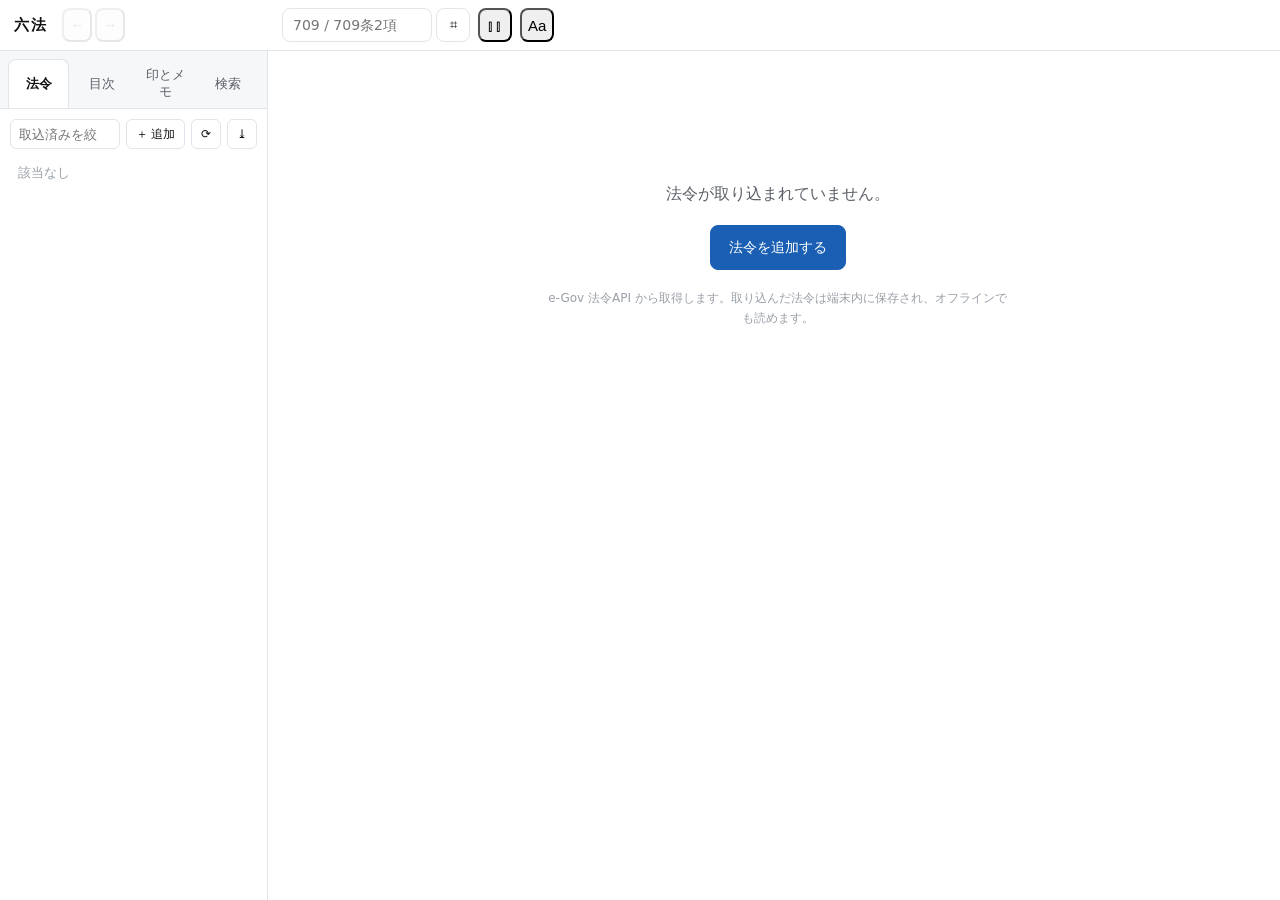
==== index.html @ 6d5cb29f "v101: アプリ本体を9本に分け、改正後の版へ注釈を写せるようにする 1本で8,000行を超えていた app.js を、役割ごとに9本へ分けた（core / render / annot / fin" ====
<!DOCTYPE html>
<html lang="ja">
<head>
<meta charset="UTF-8">
<meta name="viewport" content="width=device-width, initial-scale=1, viewport-fit=cover">
<meta name="theme-color" content="#ffffff">
<title>六法</title>
<link rel="stylesheet" href="style.css">
<link rel="manifest" href="manifest.webmanifest">
<link rel="icon" href="icons/favicon-32.png" sizes="32x32">
<link rel="apple-touch-icon" href="icons/icon-180.png">
<meta name="apple-mobile-web-app-capable" content="yes">
<meta name="apple-mobile-web-app-status-bar-style" content="default">
<meta name="apple-mobile-web-app-title" content="六法">
</head>
<body>

<header class="topbar">
  <!-- 左ゾーン。広い画面では左ペインと同じ幅にして、この右端に
       本文の始まり（法令名）が来るようにする。 -->
  <div class="topbar-head">
    <button id="btn-menu" class="icon-btn" aria-label="法令と目次">☰</button>
    <h1 class="brand">六法</h1>
    <div class="nav">
      <button id="btn-back" class="icon-btn" aria-label="戻る" title="戻る (Alt+←)" disabled>←</button>
      <button id="btn-fwd" class="icon-btn" aria-label="進む" title="進む (Alt+→)" disabled>→</button>
    </div>
  </div>

  <!-- 狭い画面では、上段は ☰ と法令名だけにする -->
  <span id="topbar-law" class="topbar-law">
    <span class="tl-name"></span>
    <span class="tl-dot" hidden></span>
    <span class="tl-date"></span>
  </span>

  <div class="jump">
    <input id="jump-input" type="text" inputmode="numeric" autocomplete="off"
           placeholder="709 / 709条2項" title="Enter で引く" aria-label="条文番号でジャンプ">
    <button id="btn-pad" class="icon-btn" aria-label="テンキー" title="テンキー">⌗</button>

    <!-- 条文番号を打つための盤。数字と「の」だけ。
         「110の2」と打てれば足りるので「条」も要らない。項・号も打てない。
         キーを増やすほど一つ一つが小さくなり、押し間違いが増える。 -->
    <div id="keypad" class="keypad" hidden>
      <button data-k="1">1</button><button data-k="2">2</button><button data-k="3">3</button>
      <button data-k="4">4</button><button data-k="5">5</button><button data-k="6">6</button>
      <button data-k="7">7</button><button data-k="8">8</button><button data-k="9">9</button>
      <button data-k="の" class="unit">の</button>
      <button data-k="0" class="zero">0</button>
      <button data-k="⌫" class="del">⌫</button>
      <button data-k="✓" class="go">引く</button>
    </div>
  </div>

  <button id="btn-split" class="icon-btn" aria-label="2面に分ける" title="2面に分ける">⫿⫿</button>

  <div class="view">
    <button id="btn-view" class="icon-btn" aria-label="表示設定" title="表示設定">Aa</button>

    <div id="viewpad" class="viewpad" hidden>
      <p class="note-label">書体</p>
      <div class="font-picker" id="font-picker">
        <button type="button" data-font="mincho">明朝</button>
        <button type="button" data-font="gothic">ゴシック</button>
        <button type="button" data-font="meiryo">メイリオ</button>
        <button type="button" data-font="ud">UDゴシック</button>
      </div>

      <p class="note-label">文字の大きさ　<span id="size-val" class="val"></span></p>
      <input id="size-range" type="range" min="13" max="24" step="1">

      <p class="note-label">行間　<span id="leading-val" class="val"></span></p>
      <input id="leading-range" type="range" min="14" max="26" step="1">

      <p class="note-label">書き込みの色</p>
      <div class="font-picker" id="ink-picker">
        <button type="button" data-ink="#1558b8">青</button>
        <button type="button" data-ink="#1e7a46">緑</button>
        <button type="button" data-ink="#b3261e">赤</button>
        <button type="button" data-ink="#5c6068">灰</button>
      </div>

      <p class="note-label">括弧書き</p>
      <div class="font-picker" id="paren-picker" style="grid-template-columns:1fr 1fr">
        <button type="button" data-paren="plain">そのまま</button>
        <button type="button" data-paren="dim">薄く</button>
      </div>

      <p class="note-label">タグで絞る</p>
      <div class="font-picker" id="filter-picker" style="grid-template-columns:1fr 1fr"></div>

      <p class="note-label">選んだ条文の枠</p>
      <div class="font-picker" id="selbox-picker" style="grid-template-columns:1fr 1fr">
        <button type="button" data-selbox="on">出す</button>
        <button type="button" data-selbox="off">出さない</button>
      </div>
      <p class="hint" style="margin:6px 0 0;line-height:1.6">
        端末によっては、この枠の付け外しが重さの原因になります。
        条文の多い法令で注釈欄が出るまで待たされるなら、切ってみてください。
        選んでいる条文は注釈欄の見出しにも出ます。
      </p>

      <p class="note-label">注釈の表示</p>
      <div class="font-picker" id="annot-picker" style="grid-template-columns:1fr 1fr 1fr">
        <button type="button" data-annot="all">すべて</button>
        <button type="button" data-annot="marks">印だけ</button>
        <button type="button" data-annot="none">隠す</button>
      </div>

      <p class="note-label">本文の幅</p>
      <div class="font-picker" id="measure-picker">
        <button type="button" data-measure="36">狭い</button>
        <button type="button" data-measure="46">標準</button>
        <button type="button" data-measure="60">広い</button>
        <button type="button" data-measure="0">全幅</button>
      </div>

      <button type="button" id="view-reset" class="mini">既定に戻す</button>
    </div>
  </div>

</header>

<div class="layout">

  <!-- 左: 法令 / 目次 / マーク -->
  <aside id="pane-laws" class="pane pane-left">
    <div class="tabs" role="tablist">
      <button class="on" data-tab="laws">法令</button>
      <button data-tab="toc">目次</button>
      <button data-tab="marks">印とメモ</button>
      <button id="tab-find" data-tab="find">検索</button>
      <button id="btn-drawer-close" class="tab-close" aria-label="閉じる">×</button>
    </div>

    <div class="tab-body" id="panel-laws">
      <div style="display:flex;gap:6px;margin-bottom:8px">
        <input id="law-filter" type="search" class="filter" style="margin:0" placeholder="取込済みを絞り込む">
        <button id="btn-add-law" class="mini" style="white-space:nowrap">＋ 追加</button>
        <button id="btn-check" class="mini" title="改正が出ていないか e-Gov に問い合わせる">⟳</button>
        <button id="btn-export" class="mini" title="書き出しと復元">⤓</button>
      </div>
      <ul id="law-list" class="law-list"></ul>
    </div>

    <div class="tab-body" id="panel-toc" hidden>
      <ul id="toc-list" class="toc-list"></ul>
    </div>

    <div class="tab-body" id="panel-find" hidden>
      <div class="find">
        <input id="find-input" type="search" autocomplete="off"
               placeholder="本文・メモを検索" aria-label="全文検索">
      </div>
      <div class="find-scope">
        <div class="seg" id="find-where">
          <button type="button" data-where="law" class="on">この法令</button>
          <button type="button" data-where="all">全法令</button>
        </div>
        <div class="find-target">
          <label><input type="checkbox" id="find-in-text" checked> 本文</label>
          <label><input type="checkbox" id="find-in-notes" checked> メモ・タグ</label>
        </div>
        <div class="find-status" id="find-status"></div>
      </div>
      <ul id="find-list" class="find-list"></ul>
    </div>

    <div class="tab-body" id="panel-marks" hidden>
      <div id="orphan-box" hidden>
        <div class="sub-head orphan-head">要確認　<span id="orphan-count"></span><span class="sub-scope">開いている法令のみ</span></div>
        <ul id="orphan-list" class="mark-list"></ul>
      </div>
      <div id="rev-move-box" class="note-dup" hidden style="margin:0 0 10px">
        <div id="rev-move-body"></div>
        <button type="button" id="btn-rev-move" class="mini"
                style="margin-top:6px" hidden>元の法令へ移す</button>
      </div>
      <ul id="mark-list" class="mark-list"></ul>
      <div class="sub-head">文字タグ</div>
      <ul id="tag-list" class="mark-list"></ul>
    </div>
  </aside>

  <div id="scrim" class="scrim" hidden></div>

  <div id="split-side" class="splitter" role="separator" aria-label="左ペインの幅"></div>

  <!-- 中央: 条文。並べて見比べられるよう2面ある。 -->
  <main id="panes" class="pane pane-main">
    <section class="lawpane active" data-pane="0">
      <div class="law-header" hidden>
        <div class="law-warn" hidden></div>
        <div class="law-note" hidden></div>
        <div class="law-filter" hidden></div>
        <div class="law-title"></div>
        <div class="law-meta"></div>
        <div class="crumb" hidden></div>
      </div>
      <div class="content">
        <div class="empty">
          <p>法令が取り込まれていません。</p>
          <p><button id="btn-add-law-2" class="primary">法令を追加する</button></p>
          <p class="hint">e-Gov 法令API から取得します。取り込んだ法令は端末内に保存され、オフラインでも読めます。</p>
        </div>
      </div>
    </section>

    <div id="split-panes" class="splitter" role="separator" aria-label="2面の幅" hidden></div>

    <section class="lawpane" data-pane="1" hidden>
      <div class="law-header" hidden>
        <div class="law-warn" hidden></div>
        <div class="law-note" hidden></div>
        <div class="law-filter" hidden></div>
        <div class="law-title"></div>
        <div class="law-meta"></div>
        <div class="crumb" hidden></div>
      </div>
      <div class="content">
        <div class="empty"><p class="hint">左の一覧から法令を選ぶと、ここに並べて表示します。</p></div>
      </div>
    </section>
  </main>

</div>

<!-- 狭い画面の下段。手の届くところに、よく使うものだけを置く。
     .nav（戻る・進む）と .view（表示設定）は placeControls がここへ移してくる。 -->
<div id="bottombar" class="bottombar" hidden>
  <span class="bb-gap"></span>
  <button id="btn-lookup-fab" class="lookup" aria-label="引く" title="引く">引く</button>
</div>

<div id="lookup-sheet" class="sheet" hidden role="dialog" aria-label="引く">
  <div class="sheet-head">
    <div class="sheet-tabs" id="sheet-tabs">
      <button type="button" data-sheet="jump" class="on">番号で引く</button>
      <button type="button" data-sheet="find">ことばで探す</button>
    </div>
    <button id="lookup-sheet-close" class="pop-close" aria-label="閉じる">×</button>
  </div>
  <div class="sheet-body">
    <div class="sheet-pane" id="sheet-jump">
      <!-- 打ちながら、その条文の頭が見える。引く前に当たりかどうか分かる。 -->
      <div id="jump-preview" class="jump-preview" hidden></div>
    </div>
    <div class="sheet-pane" id="sheet-find" hidden></div>
  </div>
</div>

<!-- 「。」の近くを押したときに出る、区切りの印のバー -->
<div id="slashbar" class="selbar" hidden>
  <button type="button" data-slash="slash" class="sl">/</button>
  <button type="button" data-slash="dslash" class="sl">//</button>
  <button type="button" data-slash="none" class="sl none">なし</button>
</div>

<!-- 印を付けた参照リンクを押したときに出る、行き先を選ぶバー -->
<div id="refbar" class="selbar" hidden>
  <button type="button" data-ref="go" class="sl">引く</button>
  <button type="button" data-ref="note" class="sl">注釈</button>
</div>

<!-- 本文を選択したときに出る色バー -->
<div id="selbar" class="selbar" hidden>
  <button type="button" data-color="yellow" style="background:var(--mk-yellow)" title="黄"></button>
  <button type="button" data-color="green"  style="background:var(--mk-green)"  title="緑"></button>
  <button type="button" data-color="blue"   style="background:var(--mk-blue)"   title="青"></button>
  <button type="button" data-color="red"    style="background:var(--mk-red)"    title="赤"></button>
  <button type="button" data-color="orange" style="background:var(--mk-orange)" title="橙"></button>
  <button type="button" data-color="purple" style="background:var(--mk-purple)" title="紫"></button>
  <button type="button" data-color="ul" class="ul" title="下線"></button>
  <button type="button" id="selbar-memo" class="memo">メモ</button>
</div>

<!-- 選択した条文の近くに出る注釈パネル -->
<div id="popover" class="popover" hidden role="dialog" aria-label="注釈">
  <div class="popover-head">
    <span id="pop-anchor" class="pop-anchor"></span>
    <button id="pop-close" class="pop-close" aria-label="閉じる">×</button>
  </div>
  <div class="popover-body" id="notes-body"></div>
</div>

<dialog id="dlg-add">
  <form method="dialog" class="dlg-form">
    <h2>法令を追加</h2>
    <div class="row">
      <input id="add-query" type="search" placeholder="法令名（例: 民法、行政手続）" autocomplete="off">
      <button id="add-search" value="search" class="primary">検索</button>
    </div>
    <div id="add-results" class="add-results"></div>

    <div id="missing-box" hidden>
      <p class="note-label" style="margin-top:16px">
        ほかの端末にあって、この端末に無い法令　<span id="missing-count" class="count"></span>
      </p>
      <p class="hint" style="margin:0 0 8px">
        同期したときに分かった目録です。法令そのものは同期しないので、
        ここから取り込みます。
      </p>
      <div class="row">
        <button type="button" id="missing-all" class="mini">e-Gov のものをまとめて取り込む</button>
      </div>
      <div id="missing-list" class="add-results"></div>
    </div>

    <p class="note-label" style="margin-top:16px">ファイルから取り込む</p>
    <p class="hint" style="margin:0 0 8px">
      e-Gov に無い法令（最高裁判所規則など）を、法令標準XMLのファイルから取り込みます。
      まとめて選べます。取り込んだものは e-Gov から取ったものと区別して印を付け、
      ファイルに来歴が書かれていればその版を出します。
    </p>
    <div class="row">
      <button type="button" id="btn-import-law" class="mini">ファイルを選ぶ…</button>
      <input id="import-file" type="file" multiple
             accept=".xml,.txt,application/xml,text/xml,text/plain" hidden>
    </div>

    <menu class="dlg-actions"><button value="close">閉じる</button></menu>
  </form>
</dialog>

<dialog id="dlg-export">
  <form method="dialog" class="dlg-form">
    <h2>書き出しと復元</h2>

    <p class="note-label">端末どうしで同期</p>
    <p class="hint" style="margin:0 0 8px">
      タグ・メモ・マーク・並び順を、Google ドライブ経由でほかの端末と揃えます。
      法令の本文は送りません（e-Gov から取り直せるため）。
      置き場所はこのアプリ専用の隠し場所で、ドライブの画面には出ません。
    </p>
    <div class="row">
      <button type="button" id="btn-sync" class="primary">同期する</button>
      <button type="button" id="btn-peek" class="mini">置いてあるものを見る</button>
      <button type="button" id="btn-pick" class="mini">アカウントを選び直す</button>
      <button type="button" id="btn-join" class="mini" hidden>相手のかたまりに合流する</button>
      <span id="sync-state" class="saved-at"></span>
    </div>
    <pre id="sync-peek" class="hint" hidden
         style="white-space:pre-wrap;word-break:break-all;margin:8px 0 0;
                background:rgba(0,0,0,.05);padding:8px;border-radius:6px"></pre>
    <p class="hint" style="margin:8px 0 0">
      Google のアカウント（複数ログインしているとき）<br>
      <input id="sync-account" type="text" placeholder="どのアカウントで接続するか"
             autocomplete="off" style="width:min(100%,300px)">
      <button type="button" id="sync-account-save" class="mini">覚える</button>
    </p>

    <p class="note-label" style="margin-top:16px">バックアップ</p>
    <p class="hint" style="margin:0 0 8px">
      取り込んだ全法令（無加工のXML）と、すべてのタグ・メモ・マークを1ファイルにまとめます。
      条文は e-Gov から取り直せますが、注釈は取り返せません。
    </p>
    <div class="row">
      <button type="button" id="exp-backup" class="primary">バックアップを書き出す</button>
      <button type="button" id="exp-restore" class="mini">復元する…</button>
      <input id="restore-file" type="file" accept="application/json,.json" hidden>
    </div>

    <menu class="dlg-actions"><button value="close">閉じる</button></menu>
  </form>
</dialog>

<dialog id="dlg-revisions">
  <form method="dialog" class="dlg-form">
    <h2>版を選ぶ　<span id="rev-law" class="count"></span></h2>
    <p class="hint" style="margin:0 0 10px">
      e-Gov が持っている版の一覧です。まだ施行されていない改正も含みます。
      選ぶと別の法令として取り込むので、いま読んでいる版はそのまま残ります。
      下段の「改正法」は<strong>この法令を改正した法律</strong>の名前なので、
      ほかの法律の名前が出ることがあります。
    </p>
    <!--
      行の主役はこの法令の版（法令名）で、その下に「改正した法律」を薄く添える。
      改正法の名前を主役にしていたときは、刑法の版に「日本国の自衛隊と…協定の
      実施に関する法律」が並ぶので、別の法令が混ざっているようにしか見えなかった。
    -->
    <div class="rev-head">
      <span class="rv-date">施行日</span>
      <span class="rv-title">版（下段は改正した法律）</span>
      <span class="rv-state">状態</span>
    </div>
    <div id="rev-list" class="rev-list"></div>
    <menu class="dlg-actions"><button value="close">閉じる</button></menu>
  </form>
</dialog>

<!--
  改正後の版へ注釈を写す。3段を1つのダイアログで切り替える
  （写し先を選ぶ → 計画を見て選ぶ → 結果）。中身は
  version-migration-view.js が入れる。
-->
<dialog id="dlg-vmig">
  <form method="dialog" class="dlg-form">
    <h2>注釈を写す　<span id="vmig-law" class="count"></span></h2>

    <div id="vmig-step1">
      <p class="hint" style="margin:0 0 10px">
        この版に付けた注釈を、別の版の<strong>正しい位置</strong>へ写します。
        番号ではなく本文で突き合わせるので、改正で条が増減していても追えます。
        写すだけなので、この版の注釈はそのまま残ります。
      </p>
      <div class="sub-head">写し先を選ぶ</div>
      <div id="vmig-peers" class="vmig-peers"></div>
      <div id="vmig-undo-box" class="note-dup" hidden style="margin:12px 0 0"></div>
    </div>

    <div id="vmig-step2" hidden>
      <div id="vmig-sum" class="vmig-sum"></div>
      <div id="vmig-list" class="vmig-list"></div>
    </div>

    <div id="vmig-step3" hidden>
      <div id="vmig-result"></div>
      <button type="button" id="vmig-result-undo" class="mini" hidden
              style="margin-top:10px">この写しを取り消す</button>
    </div>

    <menu class="dlg-actions">
      <button type="button" id="vmig-back" class="mini" hidden>写し先を選び直す</button>
      <button type="button" id="vmig-go" class="primary" hidden>写す</button>
      <button value="close">閉じる</button>
    </menu>
  </form>
</dialog>

<dialog id="dlg-find">
  <form method="dialog" class="dlg-form">
    <h2>検索結果 <span id="find-count" class="count"></span></h2>
    <div class="seg" id="mark-sort" hidden>
      <button type="button" data-sort="doc" class="on">条文順</button>
      <button type="button" data-sort="time">新しい順</button>
    </div>
    <div id="find-results" class="find-results"></div>
    <menu class="dlg-actions"><button value="close">閉じる</button></menu>
  </form>
</dialog>

<div id="tip" class="tip" hidden></div>
<div id="toast" class="toast" hidden></div>

<script src="core.js"></script>
<script src="render.js"></script>
<script src="annot.js"></script>
<script src="find.js"></script>
<script src="sync.js"></script>
<script src="view.js"></script>
<script src="version-migration.js"></script>
<script src="version-migration-view.js"></script>
<script src="boot.js"></script>
</body>
</html>
---- style.css ----
:root {
  --bg: #ffffff;
  --bg-panel: #f6f7f9;
  --bg-elev: #ffffff;
  --bg-hover: #eef1f5;
  --fg: #111114;
  --fg-dim: #5c6068;
  --fg-faint: #9aa0a8;
  --line: #e1e4e9;
  --line-soft: #eef0f3;
  --accent: #1a5fb4;
  --accent-bg: #e8f0fb;
  --shadow: 0 1px 2px rgba(16,24,40,.06), 0 8px 24px rgba(16,24,40,.08);

  --mk-yellow: #fff3a8;  --mk-yellow-b: #e0b400;
  --mk-green:  #c9eecb;  --mk-green-b:  #34a03c;
  --mk-blue:   #cfe3ff;  --mk-blue-b:   #2f6fd0;
  --mk-red:    #ffd3d3;  --mk-red-b:    #d34848;
  --mk-orange: #ffdfbb;  --mk-orange-b: #e08a20;
  --mk-purple: #e8d9fb;  --mk-purple-b: #8a4fd0;

  --font-body: "Hiragino Mincho ProN", "Yu Mincho", "YuMincho", "Noto Serif JP", serif;
  --font-ui: "Hiragino Sans", "Yu Gothic UI", "Meiryo", system-ui, sans-serif;

  --text-size: 16px;
  --text-leading: 1.95;
  --measure: 46em;          /* 本文の最大行幅 */
  --ink: #1558b8;           /* 自分で書いた文字の色（条文本文の黒と区別する） */

  /*
   * 狭い画面の下段のバーの高さ。
   *
   * 7px + ボタン38px + 7px + セーフエリア。.bottombar の padding と
   * .bottombar .lookup の height を変えたら、ここも合わせること。
   *
   * バーは画面の全幅を覆い、左ペインのドロワー（z-index 30）より上
   * （z-index 33）にある。ドロワーが画面の下端まで伸びていると、
   * 一覧の最後の数行がバーの下敷きになって見えない。しかも溢れる量が
   * その分しかないので、指で動かしてもほとんど動かず、固まって見える。
   */
  --bottombar-h: calc(52px + env(safe-area-inset-bottom));
}

* { box-sizing: border-box; }

html, body {
  margin: 0;
  height: 100%;
  background: var(--bg);
  color: var(--fg);
  font-family: var(--font-ui);
  -webkit-text-size-adjust: 100%;
}

body { display: flex; flex-direction: column; overflow: hidden; }

/* ---------------------------------------------------------------- top bar */

.topbar {
  display: flex;
  align-items: center;
  gap: 8px;
  padding: 8px 12px;
  padding-top: max(8px, env(safe-area-inset-top));
  background: var(--bg);
  border-bottom: 1px solid var(--line);
  flex: none;
}

/*
 * 上段の左ゾーン。広い画面では左ペインと同じ幅にする。
 * こうすると、この右隣に置いた条文番号の欄が、本文の始まり（法令名）の
 * 真上にそろう。仕切りをドラッグして左ペインの幅を変えても付いてくる。
 * 6px は仕切りの幅。
 */
.topbar-head {
  flex: none; display: flex; align-items: center; gap: 8px;
  width: calc(var(--side-width, 268px) - 6px);
}

.brand {
  font-size: 15px; font-weight: 700; letter-spacing: .14em;
  margin: 0 6px 0 2px; font-family: var(--font-body); white-space: nowrap;
}

/* 狭い画面では、上段に ☰ と並べて法令名を出す。
   条文の上に見出しの塊を置くより、ここに一行あるほうが本文が広く取れる。 */
.topbar-law {
  display: none; flex: 1; min-width: 0;
  align-items: baseline; gap: 6px;
  font-family: var(--font-body); white-space: nowrap;
}
.topbar-law .tl-name {
  font-size: 16px; font-weight: 700;
  overflow: hidden; text-overflow: ellipsis; min-width: 0;
}
/* 施行日は落とさない。いつの版を読んでいるかは、読み違いに直結する。 */
.topbar-law .tl-date { flex: none; font-size: 13px; color: var(--fg-dim); }

/*
 * 改正の印。
 *   塗りつぶし  手元より新しい版がすでに施行されている（取り込み直す）
 *   輪郭だけ    改正は公布されたが、まだ施行されていない
 * 色を分けず形で分けるのは、塗りつぶしの方が「いま効いている」ことを
 * 一目で表すためである。
 */
.amend-dot {
  display: inline-block; flex: none;
  width: 8px; height: 8px; border-radius: 4px;
  border: 1.5px solid var(--accent); background: var(--accent);
  vertical-align: middle;
}
.amend-dot.upcoming { background: transparent; }
.amend-dot[hidden] { display: none; }
.amend-dot { cursor: pointer; }

/*
 * まだ施行されていない版を読んでいるときの帯。
 * 目立たないと事故になる。いま効いていない条文を、効いていると思って読む
 * のが一番まずい。だから本文の上に、消せない形で常に出す。
 */
/*
 * 条・項・号の番号は、その単位にタグやメモを付けるための取っ手である。
 * 本文のどこを触っても注釈欄が開くと、読んでいるだけで邪魔になる。
 * 触れるものだと分かるよう、番号にだけ下線と余白を持たせる。
 */
.article-title, .para-num, .item-title {
  cursor: pointer; border-radius: 4px;
  text-decoration: underline; text-decoration-style: dotted;
  text-underline-offset: 3px; text-decoration-color: var(--line);
}
@media (hover: hover) and (pointer: fine) {
  .article-title:hover, .para-num:hover, .item-title:hover {
    background: var(--accent-bg); text-decoration-color: var(--accent);
  }
}

/* 取り込んだものの帯。未施行ほど危なくはないので、赤ではなく落ち着いた色。 */
.law-note {
  display: flex; align-items: center; gap: 10px; flex-wrap: wrap;
  background: var(--bg-elev); color: var(--fg-dim);
  border: 1px solid var(--line); border-radius: 6px;
  font-family: var(--font-ui); font-size: 11.5px;
  padding: 5px 10px; margin: 8px 0;
}
.law-note[hidden] { display: none; }
.law-note .warn { color: #b3261e; font-weight: 700; cursor: help; }

/* 注釈欄の中の、位置が重なっているという知らせ */
.note-dup {
  background: #fdecea; color: #b3261e; border: 1px solid #f5c2bd;
  border-radius: 7px; padding: 7px 9px; margin-bottom: 10px;
  font-family: var(--font-ui); font-size: 11.5px; line-height: 1.55;
}

.law-warn {
  background: #b3261e; color: #fff;
  font-family: var(--font-ui); font-size: 12px; font-weight: 700;
  letter-spacing: .04em; padding: 5px 10px; border-radius: 6px;
  margin: 8px 0; display: inline-block;
}
.law-warn[hidden] { display: none; }

/*
 * 絞り込み中の帯。
 * 法令の一部しか出ていないのに全部だと思って読むのが一番まずい。
 * 消せない形で常に出し、ここからしか全文に戻れないようにはしない
 * （表示設定からも戻せる）が、出ていることは必ず分かるようにする。
 */
.law-filter {
  display: flex; align-items: center; gap: 10px; flex-wrap: wrap;
  background: var(--accent-bg); color: var(--accent);
  border: 1px solid var(--accent); border-radius: 6px;
  font-family: var(--font-ui); font-size: 12px; font-weight: 700;
  padding: 5px 10px; margin: 8px 0;
}
.law-filter[hidden] { display: none; }
.law-filter button {
  border: 1px solid var(--accent); background: var(--bg-elev); color: var(--accent);
  border-radius: 6px; padding: 2px 9px; font: inherit; font-size: 11.5px; cursor: pointer;
}
.law-filter button:hover { background: var(--accent); color: #fff; }

/* 絞り込みで隠した塊。表示を消すだけで、本文そのものは触らない。 */
.filtered-out { display: none !important; }

/* 一覧の中の「未施行」札 */
/* 数えた範囲を添える。全部を数えたと思われると見落としにつながる。 */
.sub-head .sub-scope {
  font-weight: normal; font-size: 10.5px; color: var(--fg-faint); margin-left: 6px;
}

/* 一覧の中の「取り込み」札 */
.law-list .src-badge {
  flex: none; font-family: var(--font-ui); font-size: 10px; font-weight: 700;
  color: var(--fg-dim); border: 1px solid var(--line); border-radius: 4px;
  padding: 0 3px; margin-left: 4px;
}

.law-list .rev-badge {
  flex: none; font-family: var(--font-ui); font-size: 10px; font-weight: 700;
  color: #b3261e; border: 1px solid #b3261e; border-radius: 4px;
  padding: 0 3px; margin-left: 4px;
}

/* 版の一覧 */
/*
 * 並ぶ名前は「この法令を改正した法律」の名前である。説明が無いと、別の法令の
 * 情報が出ているように見える（実際そう受け取られた）。見出しの行を付ける。
 * 下の button と同じ並び・同じ幅づかいにして、列が揃うようにする。
 */
.rev-head {
  display: flex; align-items: baseline; gap: 9px;
  padding: 0 11px 5px; margin-bottom: 2px;
  border-bottom: 1px solid var(--line);
  font-family: var(--font-ui); font-size: 10.5px; letter-spacing: .06em;
  color: var(--fg-faint);
}
.rev-head .rv-date { flex: none; }
.rev-head .rv-title { flex: 1; min-width: 0; }
.rev-head .rv-state { flex: none; }

.rev-list { max-height: 56vh; overflow-y: auto; }
.rev-list button {
  display: flex; align-items: baseline; gap: 9px; width: 100%; text-align: left;
  border: 1px solid var(--line); background: var(--bg-elev); color: var(--fg);
  border-radius: 9px; padding: 9px 11px; margin-bottom: 6px; cursor: pointer; font: inherit;
}

.rev-list button[disabled] { cursor: default; opacity: .75; }
.rev-list .rv-date { flex: none; font-size: 13px; font-weight: 700; font-variant-numeric: tabular-nums; }
/*
 * 版の名前を上、改正した法律を下に重ねる。改正法の名前は長いもの
 * （「日本国の自衛隊と…協定の実施に関する法律」）があるので、
 * 1行に収めて省略する。全体はボタンの title で読める。
 */
.rev-list .rv-title { flex: 1; min-width: 0; display: flex; flex-direction: column; gap: 2px; }
.rev-list .rv-name { font-size: 13px; color: var(--fg);
  overflow: hidden; text-overflow: ellipsis; white-space: nowrap; }
.rev-list .rv-amend { font-size: 11px; color: var(--fg-faint);
  overflow: hidden; text-overflow: ellipsis; white-space: nowrap; }
.rev-list .rv-state { flex: none; font-size: 11px; font-family: var(--font-ui); }
.rev-list .rv-state.now { color: var(--accent); font-weight: 700; }
.rev-list .rv-state.future { color: #b3261e; font-weight: 700; }
.rev-list .rv-state.past { color: var(--fg-faint); }

/*
 * 改正後の版へ注釈を写す画面。
 *
 * 段1（写し先）は版の一覧に似せる。段2（計画）は1件ずつ札で出す。
 * 判定で左の色が変わる。選べないもの（無くなった・分からない）は薄くする。
 */
.vmig-peers button {
  display: flex; align-items: baseline; gap: 9px; width: 100%; text-align: left;
  border: 1px solid var(--line); background: var(--bg-elev); color: var(--fg);
  border-radius: 9px; padding: 9px 11px; margin-bottom: 6px; cursor: pointer; font: inherit;
}
.vmig-peers .vmig-peer-name { flex: 1; min-width: 0; font-size: 13px;
  overflow: hidden; text-overflow: ellipsis; white-space: nowrap; }
.vmig-peers .vmig-peer-date { flex: none; font-size: 11px; color: var(--fg-dim);
  font-variant-numeric: tabular-nums; }
.vmig-peers .vmig-peer-kind { flex: none; font-size: 11px; color: var(--fg-faint);
  font-family: var(--font-ui); }

.vmig-sum { display: flex; align-items: baseline; gap: 12px; flex-wrap: wrap;
  padding: 0 0 8px; border-bottom: 1px solid var(--line); margin-bottom: 8px; }
.vmig-sum .vmig-counts { flex: 1; min-width: 0; font-size: 12px; color: var(--fg-dim); }
.vmig-sum .vmig-picked { flex: none; font-size: 12px; }

.vmig-list { max-height: 52vh; overflow-y: auto; }
.vmig-row { border: 1px solid var(--line); border-left-width: 3px;
  border-radius: 9px; padding: 8px 10px; margin-bottom: 6px; background: var(--bg-elev); }
.vmig-row.k-same { border-left-color: var(--accent); }
.vmig-row.k-moved { border-left-color: var(--accent); }
.vmig-row.k-ambiguous { border-left-color: #b3261e; }
.vmig-row.k-changed { border-left-color: #b3261e; }
.vmig-row.k-gone, .vmig-row.k-unknown { border-left-color: var(--line); opacity: .7; }

.vmig-head { display: flex; align-items: baseline; gap: 8px; }
.vmig-anchor { flex: 1; min-width: 0; font-size: 13px; font-weight: 700;
  overflow: hidden; text-overflow: ellipsis; white-space: nowrap; }
.vmig-kind { flex: none; font-size: 11px; font-family: var(--font-ui); color: var(--fg-dim); }
.vmig-why { font-size: 11px; color: var(--fg-faint); margin-top: 2px; }
.vmig-what { font-size: 12px; color: var(--fg-dim); margin-top: 3px;
  overflow: hidden; text-overflow: ellipsis; white-space: nowrap; }
.vmig-pick { margin-top: 6px; font-size: 12px; }
.vmig-pick select { font: inherit; font-size: 12px; max-width: 100%; }
.vmig-check { display: inline-flex; align-items: center; gap: 6px; cursor: pointer; }
.vmig-none { color: var(--fg-faint); }
.vmig-rmove { font-size: 11px; margin-top: 3px; }
.vmig-rmove.ok { color: var(--fg-dim); }
.vmig-rmove.ng { color: #b3261e; }

.vmig-done { font-size: 13px; font-weight: 700; margin-bottom: 4px; }
.vmig-skip { font-size: 12px; color: var(--fg-dim); margin-top: 3px; }

/*
 * 二度続けて押すと画面が拡大してしまうのを止める。
 * 押すためのものは、拡大の合図として受け取らない。
 * 二本指での拡大は残す。本文を大きくして読みたいことはあるので、
 * user-scalable=no のような潰し方はしない。
 */
button, .tabs button, .law-name, .article-title, .article-caption,
.para-num, .item-title, .toc-list li, .law-list li, .mark-list li,
.find-list li, .rev-list button, a.ref { touch-action: manipulation; }

.icon-btn {
  border-radius: 8px; width: 34px; height: 34px; font-size: 15px;
  cursor: pointer; flex: none; line-height: 1;
}
.icon-btn:hover { background: var(--bg-hover); }
.icon-btn.on { background: var(--accent-bg); border-color: var(--accent); color: var(--accent); }

.jump { display: flex; gap: 4px; flex: none; position: relative; }
.jump input { width: 150px; }

.jump button {
  border: 1px solid var(--line); background: var(--bg-elev); color: var(--fg);
  border-radius: 8px; padding: 0 12px; cursor: pointer; white-space: nowrap; font: inherit; font-size: 13px;
}
.jump .go { background: var(--accent); border-color: var(--accent); color: #fff; font-weight: 600; }
.jump .go:hover { filter: brightness(1.08); }

/*
 * ことばの欄は、結果と同じ場所に置く。
 *
 * 以前は上段にあり、一番使わないのに一番広く場所を取っていた。
 * 範囲切替・対象切替・結果の一覧は検索タブにあるのに、入力欄だけが
 * 離れていた。スマホのシートでは元から一まとまりなので、そちらに揃える。
 */
.find { position: relative; margin-bottom: 8px; }
.find::before {
  content: "⌕";
  position: absolute; left: 9px; top: 50%; transform: translateY(-52%);
  color: var(--fg-faint); font-size: 16px; pointer-events: none;
}
.find input {
  width: 100%; height: 32px; padding: 0 10px 0 26px;
  border: 1px solid var(--line); border-radius: 8px;
  background: var(--bg); color: var(--fg); font: inherit; font-size: 13px;
}
.find input:focus { outline: 2px solid var(--accent); outline-offset: -1px; }

/* シートの中では下端に置く。キーボードの真上に来る。 */
.sheet-pane .find { margin-bottom: 0; }

.topbar input {
  height: 34px; border: 1px solid var(--line); border-radius: 8px;
  background: var(--bg-elev); color: var(--fg); padding: 0 10px;
  font: inherit; font-size: 14px;
}
.topbar input:focus { outline: 2px solid var(--accent); outline-offset: -1px; }

/* ------------------------------------------------------------- 表示設定 */

.view { position: relative; flex: none; }

.viewpad {
  position: absolute; top: 40px; right: 0; z-index: 40; width: 236px;
  background: var(--bg-elev); border: 1px solid var(--line);
  border-radius: 12px; box-shadow: var(--shadow); padding: 12px 13px 13px;
  /* 中身が増えて画面の外へはみ出していた。入りきらなければ中で送る。 */
  max-height: calc(100vh - 56px); overflow-y: auto; overscroll-behavior: contain;
}
.viewpad[hidden] { display: none; }
.viewpad .note-label { margin: 0 0 6px; }
.viewpad .note-label:not(:first-child) { margin-top: 14px; }
.viewpad .val { color: var(--fg-faint); }
.viewpad input[type="range"] { width: 100%; accent-color: var(--accent); margin: 0; }

.font-picker { display: grid; grid-template-columns: 1fr 1fr; gap: 5px; }
.font-picker button {
  border: 1px solid var(--line); background: var(--bg-elev); color: var(--fg);
  border-radius: 7px; padding: 7px 4px; cursor: pointer; font-size: 12.5px;
}
.font-picker button:hover { background: var(--bg-hover); }
.font-picker button.on {
  background: var(--accent-bg); border-color: var(--accent);
  color: var(--accent); font-weight: 600;
}
.font-picker button[data-font="mincho"] { font-family: "Hiragino Mincho ProN", "Yu Mincho", "MS PMincho", serif; }
.font-picker button[data-font="gothic"] { font-family: "Hiragino Sans", "Yu Gothic UI", "Yu Gothic", sans-serif; }
.font-picker button[data-font="meiryo"] { font-family: "Meiryo", sans-serif; }
.font-picker button[data-font="ud"] { font-family: "BIZ UDPGothic", "Meiryo", sans-serif; }

#ink-picker button { font-weight: 600; }
#ink-picker button[data-ink="#1558b8"] { color: #1558b8; }
#ink-picker button[data-ink="#1e7a46"] { color: #1e7a46; }
#ink-picker button[data-ink="#b3261e"] { color: #b3261e; }
#ink-picker button[data-ink="#5c6068"] { color: #5c6068; }

/* ---------------------------------------------------------------- keypad */

.keypad {
  position: absolute; top: 40px; left: 0; z-index: 40;
  background: var(--bg-elev); border: 1px solid var(--line);
  border-radius: 12px; box-shadow: var(--shadow);
  padding: 8px; display: grid; gap: 6px;
  grid-template-columns: repeat(4, 52px);
}
.keypad[hidden] { display: none; }
.keypad button {
  height: 44px; border: 1px solid var(--line); border-radius: 8px;
  background: var(--bg-elev); color: var(--fg);
  font: inherit; font-size: 17px; cursor: pointer;
}
.keypad button:hover { background: var(--bg-hover); }
.keypad button:active { background: var(--accent-bg); }
.keypad .unit { font-family: var(--font-body); font-size: 15px; color: var(--accent); }
/*
 * 数字は左上から 1〜9 が自動で埋まる。残り3つを置き場所で決める。
 *
 *   1 2 3 ⌫     ⌫ は上2段。打ち間違いを消すのは数字を打つ途中なので、
 *   4 5 6 ⌫     手が数字の近くにあるうちに届く方がよい。
 *   7 8 9 引    「引く」は下2段。打ち終わってから押すので下に置く。
 *   の 0   引    「の」は左下（枝番）、0 は下の真ん中。
 */
.keypad .del  { grid-column: 4; grid-row: 1 / span 2; }
.keypad .go   { grid-column: 4; grid-row: 3 / span 2;
  background: var(--accent); border-color: var(--accent); color: #fff;
  font-weight: 600; font-size: 15px;
}
.keypad .unit { grid-column: 1; grid-row: 4; }
.keypad .zero { grid-column: 2; grid-row: 4; }
.keypad .del { color: var(--fg-dim); }

/* ---------------------------------------------------------------- layout */

.layout { flex: 1; display: flex; min-height: 0; }
.pane { display: flex; flex-direction: column; min-height: 0; }

.pane-left {
  width: var(--side-width, 268px); flex: none;
  background: var(--bg-panel); border-right: 1px solid var(--line);
}
.pane-main { flex: 1; min-width: 0; background: var(--bg); flex-direction: row; }

/* ドラッグして幅を変える仕切り */
.splitter {
  flex: none; width: 6px; cursor: col-resize; background: transparent;
  position: relative; z-index: 5;
}
.splitter[hidden] { display: none; }
.splitter::after {
  content: ""; position: absolute; inset: 0 2px;
  background: transparent; transition: background-color .12s;
}
.splitter:hover::after, .splitter.dragging::after { background: var(--accent); }
body.resizing { cursor: col-resize; user-select: none; }

/* 2面表示 */
.lawpane {
  flex: 1 1 0; min-width: 0; display: flex; flex-direction: column;
  border-left: 1px solid transparent;
}
.lawpane[hidden] { display: none; }
#split-panes + .lawpane { border-left-color: var(--line); }
/* どちらを操作しているかが分かるように、使っていない面の見出しを落とす */
#panes.split .lawpane:not(.active) .law-header { opacity: .55; }
#panes.split .lawpane.active .law-title::before {
  content: ""; display: inline-block; width: 4px; height: 4px; border-radius: 50%;
  background: var(--accent); vertical-align: .32em; margin-right: 7px;
}

.mini {
  border: 1px solid var(--line); background: var(--bg-elev); color: var(--fg);
  border-radius: 6px; padding: 3px 9px; font-size: 12px; cursor: pointer;
}
.mini:hover { background: var(--bg-hover); }

/* tabs */
.tabs { display: flex; gap: 2px; padding: 8px 8px 0; flex: none; }
.tabs button {
  flex: 1; border: 1px solid transparent; border-bottom: none;
  background: none; color: var(--fg-dim); cursor: pointer;
  padding: 7px 4px; font: inherit; font-size: 12.5px; border-radius: 8px 8px 0 0;
}
.tabs button:hover { color: var(--fg); }
.tabs button.on {
  background: var(--bg-elev); border-color: var(--line);
  color: var(--fg); font-weight: 600; margin-bottom: -1px;
}
/* 狭い画面ではドロワーが画面全体を覆い、☰ が下敷きになって押せない。
   タブの行の右端に閉じるボタンを出す。広い画面では要らない。 */
.tab-close {
  display: none; flex: none; width: 30px;
  border: 1px solid transparent; background: none; color: var(--fg-dim);
  cursor: pointer; font-size: 17px; line-height: 1; border-radius: 8px;
}
.tab-close:hover { color: var(--fg); background: var(--bg-hover); }

/* ドロワーの外側。触れば閉じる。 */
.scrim { position: fixed; inset: 0; z-index: 29; background: rgba(17, 20, 24, .32); }
.scrim[hidden] { display: none; }

/* 狭い画面の下段。戻る・進む・表示設定・引く。
   どれも片手で押すものなので、上段ではなくここに置く。 */
.bottombar {
  position: fixed; left: 0; right: 0; bottom: 0; z-index: 33;
  display: flex; align-items: center; gap: 8px;
  padding: 7px 12px;
  padding-bottom: calc(7px + env(safe-area-inset-bottom));
  background: var(--bg); border-top: 1px solid var(--line);
}
.bottombar[hidden] { display: none; }
.bb-gap { flex: 1; }
.bottombar .lookup {
  flex: none; height: 38px; padding: 0 20px; border-radius: 19px;
  border: none; background: var(--accent); color: #fff;
  font: inherit; font-family: var(--font-body); font-size: 15px; font-weight: 700;
  cursor: pointer;
}
.bottombar .lookup.on { filter: brightness(.92); }
/* 表示設定の札は、下段から出すので上へ開く */
.bottombar .viewpad {
  top: auto; bottom: 46px;
  max-height: calc(100vh - 110px);      /* 下段のぶんも空ける */
}

/* 下から出るシート。条文を隠しきらないよう、下半分までに収める。
   幅は盤に合わせて詰める。盤だけ右に寄って左が空くより、まとまって見える。
   後ろの条文も、そのぶん途切れずに残る。 */
.sheet {
  position: fixed; left: auto; right: 0; bottom: 0; z-index: 35;
  width: min(94vw, 268px);
  display: flex; flex-direction: column; max-height: 62vh;
  background: var(--bg-elev); border-top: 1px solid var(--line);
  border-radius: 14px 14px 0 0; box-shadow: var(--shadow);
  padding-bottom: env(safe-area-inset-bottom);
}
.sheet[hidden] { display: none; }
.sheet-head {
  display: flex; align-items: center; justify-content: space-between;
  gap: 8px; padding: 10px 12px 8px; flex: none;
}
.sheet-tabs { display: flex; gap: 4px; flex: 1; min-width: 0; }
.sheet-tabs button {
  flex: 1; border: 1px solid var(--line); background: var(--bg); color: var(--fg-dim);
  border-radius: 9px; padding: 8px 4px; font: inherit; font-size: 13px; cursor: pointer;
}
.sheet-tabs button.on {
  background: var(--accent-bg); border-color: var(--accent); color: var(--accent); font-weight: 700;
}

.sheet-body { flex: 1; min-height: 0; display: flex; flex-direction: column; padding: 0 12px 12px; }
.sheet-pane { flex: 1; min-height: 0; display: flex; flex-direction: column; }
.sheet-pane[hidden] { display: none; }

/* 打ちかけの番号が指す条文の頭。引く前に当たりかどうか分かる。 */
.jump-preview {
  flex: none; margin-bottom: 8px; padding: 8px 10px;
  background: var(--bg); border: 1px solid var(--line); border-radius: 9px;
  font-size: 12.5px; line-height: 1.55; color: var(--fg-dim);
}
.jump-preview[hidden] { display: none; }
.jump-preview .pv-label { display: block; font-weight: 700; color: var(--accent); margin-bottom: 2px; }
.jump-preview .pv-text {
  display: -webkit-box; -webkit-line-clamp: 3; -webkit-box-orient: vertical;
  overflow: hidden; font-family: var(--font-body);
}
.jump-preview.miss { color: var(--fg-dim); }
.jump-preview.miss .pv-label { color: var(--fg-dim); }

/* 当たりが出ている下見は押せる。押せることが見て分かるようにしておく。 */
.jump-preview.go {
  cursor: pointer;
  border-color: color-mix(in srgb, var(--accent) 45%, var(--line));
  -webkit-tap-highlight-color: transparent;
  user-select: none;
}
.jump-preview.go:hover { background: var(--bg-hover); }
.jump-preview.go:active { background: var(--bg-hover); transform: scale(.995); }
.jump-preview.go:focus-visible { outline: 2px solid var(--accent); outline-offset: 1px; }

/* 番号で引く。電話と同じ並びで、入力欄が上、盤が下。
   キーの高さは iOS の数字キーボードと同じくらいに合わせてある。
   これ以上小さくすると押し間違いが出る。 */
.sheet-pane .jump { display: flex; flex-direction: column; gap: 6px; }
.sheet-pane .jump input {
  width: 100%; height: 38px; border: 1px solid var(--line); border-radius: 9px;
  background: var(--bg); color: var(--fg); padding: 0 12px;
  font: inherit; font-size: 17px; letter-spacing: .04em;
}
.sheet-pane #btn-pad { display: none; }      /* 盤は常に出ているので切替は要らない */
.sheet-pane .jump > .go { display: none; }   /* 「引く」は盤の中にある */
/* シートの幅を盤に合わせてあるので、盤は素直に横いっぱいに広げる。
   1列あたり約48px、高さ42px で、ほぼ正方形になる。 */
.sheet-pane .keypad {
  position: static; padding: 0; gap: 6px;
  border: none; box-shadow: none; background: none;
  grid-template-columns: repeat(4, 1fr);
}
.sheet-pane .keypad button { height: 48px; font-size: 19px; border-radius: 9px; }
.sheet-pane .keypad .unit, .sheet-pane .keypad .go { font-size: 16px; }

/* ことばで探す。結果が上、入力欄が下。キーボードの真上に来て親指が届く。 */
.sheet-pane #panel-find { flex: 1; min-height: 0; overflow-y: auto; background: none; border: none; padding: 0; }
/* 範囲切替と状態の行は、結果が伸びても上に貼り付けておく。
   流れて見えなくなると、いま何を探しているのか分からなくなる。 */
.sheet-pane #panel-find .find-scope {
  position: sticky; top: 0; z-index: 1; background: var(--bg-elev);
  padding-bottom: 4px;
}
.sheet-pane .find { flex: none; margin-top: 10px; }
.sheet-pane .find input { height: 40px; font-size: 15px; }

/*
 * min-height: 0 を外さない。
 *
 * 縦並びの flex では、子の min-height は既定で auto（＝中身の高さ以上）に
 * なる。これが無いと、法令が増えたときに中身の高さまで伸びてしまい、
 * overflow-y: auto が効かない。溢れた結果、指に反応するのは本文の
 * スクロールだけになり、一覧を下まで見られなくなる。
 */
/*
 * overscroll-behavior: contain を外さない。
 *
 * これが無いと、一覧を端まで動かしたときにスクロールが外へ繋がり、
 * 後ろの本文が動く。左ペインを読んでいるつもりで本文が動くと、
 * 一覧が動かないように感じる。
 *
 * min-height: 0 は、縦並びの flex で縮めるために入れている。
 * overflow を持つ枠には自動で効くが、明示しておく方が読み取りやすい。
 */
.tab-body {
  flex: 1; min-height: 0; overflow-y: auto; overscroll-behavior: contain;
  background: var(--bg-elev); border-top: 1px solid var(--line); padding: 10px;
}

.filter {
  width: 100%; height: 30px; margin-bottom: 8px;
  border: 1px solid var(--line); border-radius: 6px;
  background: var(--bg); color: var(--fg); padding: 0 8px; font: inherit; font-size: 13px;
}

/* ------------------------------------------------------------- law list */

.law-list, .mark-list, .toc-list { list-style: none; margin: 0; padding: 0; }

.law-list li {
  display: flex; align-items: center; gap: 6px;
  padding: 7px 8px; border-radius: 6px; cursor: pointer; font-size: 13px; line-height: 1.45;
}

.law-list li.active { background: var(--accent-bg); color: var(--accent); font-weight: 600; }
.law-list .law-name { flex: 1; min-width: 0; overflow: hidden; text-overflow: ellipsis; white-space: nowrap; }
/* つまんで動かすための取っ手。押す先を分けておくと、
   開く・削除とぶつからない。 */
/*
 * iOS は長押しで選択ルーペとメニューを出す。これが並べ替えの指の動きを
 * 横取りするので止める。
 *
 * ただし掛けるのは取っ手だけにする。一覧全体に掛けていたが、並べ替えが
 * 始まるのは取っ手からだけなので、ほかの行に掛ける意味がない。
 * 一覧が指で動かないという申し出があり、指の操作に関わる指定を
 * 取っ手の外から外していったうちの一つ。
 */
.law-list .grip {
  flex: none; width: 18px; text-align: center; cursor: grab;
  color: var(--fg-faint); font-size: 12px; line-height: 1;
  touch-action: none;                 /* つまんでいる間、画面を動かさない */
  -webkit-user-select: none; user-select: none;
  -webkit-touch-callout: none;
  opacity: 0;
}


/*
 * つまんでいることを、周りの変化で伝える。
 * つまんだ行そのものは指で隠れるので、そこだけ色を変えても見えない。
 * 他の行を一斉に薄くすれば、指の下が見えなくても状態が分かる。
 */
.law-list.dragging li:not(.dragging) { opacity: .38; }
.law-list li.dragging {
  background: var(--bg-elev);
  box-shadow: 0 3px 12px rgba(17, 20, 24, .22);
  outline: 2px solid var(--accent); outline-offset: -1px;
  position: relative; z-index: 2;
}
.law-list li.dragging .grip { cursor: grabbing; opacity: 1; color: var(--accent); }

/* 指では取っ手を常に出し、当たりを広く取る。
   16pxの的は指には小さく、外れても何も起きないので「反応しない」と感じる。 */
@media (hover: none) {
  /*
   * 当たりは横に広げるだけにする。
   *
   * 以前は padding: 10px 0 / margin: -10px 0 で上下にも広げていたが、
   * 取っ手には touch-action: none が掛かっているので、はみ出した分だけ
   * 隣の行も指で動かせなくなる。行の高さを上げれば縦の当たりは足りる。
   */
  .law-list .grip { opacity: .55; width: 34px; }
  .law-list li { padding: 10px 8px; }
}

.law-list .del { border: none; background: none; color: var(--fg-faint); cursor: pointer; font-size: 15px; padding: 0 2px; opacity: 0; }
/*
 * 削除はホバーでしか出ない作りだった。指にはホバーが無いので、ホバーを
 * カーソル端末だけに限った時点で永久に見えなくなる。触る端末では常に出す。
 * 置く場所は上の規則より後。前に置くと、あとの opacity: 0 に負ける。
 */
@media (hover: none) {
  .law-list .del { opacity: .55; }
}



/* ------------------------------------------------------------------ toc */

.toc-list li {
  padding: 5px 6px; border-radius: 6px; cursor: pointer;
  font-size: 13px; line-height: 1.5; display: flex; gap: 8px; align-items: baseline;
}

.toc-list .t { flex: 1; min-width: 0; }
.toc-list .range { color: var(--fg-faint); font-size: 11px; white-space: nowrap; font-family: var(--font-ui); }
.toc-list .lv1 { font-weight: 700; margin-top: 8px; }
.toc-list .lv2 { font-weight: 600; padding-left: 10px; }
.toc-list .lv3 { padding-left: 22px; }
.toc-list .lv4 { padding-left: 34px; color: var(--fg-dim); }
.toc-list .lv5 { padding-left: 46px; color: var(--fg-dim); }
.toc-list .suppl { font-weight: 600; margin-top: 8px; color: var(--fg-dim); }

/* ------------------------------------------------------------- 検索結果 */

.find-scope {
  border-bottom: 1px solid var(--line); padding-bottom: 9px; margin-bottom: 8px;
}
.seg { display: flex; gap: 0; margin-bottom: 7px; }
.seg button {
  flex: 1; border: 1px solid var(--line); background: var(--bg-elev); color: var(--fg-dim);
  padding: 5px 4px; font: inherit; font-size: 12px; cursor: pointer;
}
.seg button:first-child { border-radius: 7px 0 0 7px; }
.seg button:last-child { border-radius: 0 7px 7px 0; border-left: none; }
.seg button.on { background: var(--accent-bg); border-color: var(--accent); color: var(--accent); font-weight: 600; }

.find-target { display: flex; gap: 12px; font-size: 12px; color: var(--fg-dim); }
.find-target label { display: flex; align-items: center; gap: 4px; cursor: pointer; }
.find-target input { accent-color: var(--accent); margin: 0; }

.find-status { font-size: 11.5px; color: var(--fg-faint); margin-top: 7px; }
.find-status .q { color: var(--fg); font-weight: 600; }

.find-list { list-style: none; margin: 0; padding: 0; }
.find-list li {
  padding: 7px 8px; border-radius: 6px; cursor: pointer; margin-bottom: 2px;
}

.find-list li.current { background: var(--accent-bg); }
.find-list .where { font-size: 11px; color: var(--fg-faint); }
.find-list .where .lawname { color: var(--accent); }
.find-list .snip {
  font-family: var(--font-body); font-size: 12.5px; line-height: 1.7; margin-top: 2px;
}
.find-list .kind {
  display: inline-block; font-size: 10px; border: 1px solid var(--line);
  border-radius: 3px; padding: 0 4px; margin-right: 5px; color: var(--fg-faint);
}

/* 本文側の一致 */
mark.hit.cur { background: #ffbf5e; box-shadow: 0 0 0 2px #ffbf5e; }

/* ----------------------------------------------------------- mark list */

.mark-list li {
  padding: 6px 8px; border-radius: 6px; cursor: pointer;
  font-size: 13px; display: flex; align-items: center; gap: 8px;
}

.mark-list .sw { width: 14px; height: 14px; border-radius: 4px; border: 1px solid rgba(0,0,0,.14); flex: none; }
.mark-list .n { color: var(--fg-faint); font-size: 12px; margin-left: auto; }
.sub-head { font-size: 11px; letter-spacing: .08em; color: var(--fg-dim); margin: 14px 0 6px; }
.sub-head.orphan-head { color: #b3261e; margin-top: 0; }
#orphan-box { border: 1px solid #f0c9c6; border-radius: 8px; padding: 8px 9px; margin-bottom: 12px; }
#orphan-box[hidden] { display: none; }
#orphan-list li { display: block; cursor: default; }
#orphan-list .phrase { font-family: var(--font-body); font-size: 12.5px; }
#orphan-list .where { font-size: 11px; color: var(--fg-faint); }
#orphan-list .acts { margin-top: 4px; display: flex; gap: 6px; }

/* ------------------------------------------------------------- law text */

.law-header { padding: 12px 28px 9px; border-bottom: 1px solid var(--line); flex: none; }
.law-title { font-family: var(--font-body); font-size: 19px; font-weight: 700; }
.law-meta { font-size: 12px; color: var(--fg-dim); margin-top: 3px; }

/* いま画面に出ている編・章・節と条。スクロールに追従する。 */
.crumb {
  font-size: 12px; color: var(--fg-dim); margin-top: 5px;
  display: flex; align-items: baseline; gap: 6px;
  white-space: nowrap; overflow: hidden;
}
.crumb[hidden] { display: none; }
.crumb .sep { color: var(--fg-faint); }
.crumb .here { color: var(--accent); font-weight: 600; }
.crumb .crumb-path { display: flex; align-items: baseline; gap: 6px; min-width: 0; overflow: hidden; }
.crumb .crumb-art { flex: none; margin-left: 6px; }

.nav { display: flex; gap: 3px; flex: none; }
.nav .icon-btn { width: 30px; font-size: 14px; }
.nav .icon-btn[disabled] { opacity: .35; cursor: default; }
.nav .icon-btn[disabled]:hover { background: var(--bg-elev); }

.toc-list li.current { background: var(--accent-bg); color: var(--accent); }

/*
 * 本文の幅を測り（--measure）、余りは左右の余白に回す。
 * 中の要素に max-width を付けるのではなく padding にしているのは、
 * スクロールバーを画面の端に残すため。
 */
.content {
  flex: 1; overflow-y: auto;
  padding: 20px max(28px, calc((100% - var(--measure)) / 2)) 45vh;
  font-family: var(--font-body); font-size: var(--text-size); line-height: var(--text-leading);
}

.empty { max-width: 460px; margin: 12vh auto; text-align: center; color: var(--fg-dim); font-family: var(--font-ui); }
.empty .hint { font-size: 12px; color: var(--fg-faint); line-height: 1.7; margin-top: 18px; }
.primary {
  border: 1px solid var(--accent); background: var(--accent); color: #fff;
  border-radius: 8px; padding: 8px 18px; cursor: pointer; font: inherit; font-size: 14px;
}
.primary:hover { filter: brightness(1.08); }

.h-part, .h-chapter, .h-section, .h-subsection, .h-division {
  font-weight: 700; margin: 1.7em 0 .6em; line-height: 1.5; scroll-margin-top: 12px;
}
.h-part    { font-size: 1.22em; text-align: center; margin-top: 2.2em; }
.h-chapter { font-size: 1.12em; text-align: center; }
.h-section { font-size: 1.04em; }
.h-subsection, .h-division { font-size: 1em; color: var(--fg-dim); }

.suppl-label {
  font-weight: 700; margin: 2.4em 0 .6em; font-size: 1.06em;
  border-top: 1px solid var(--line); padding-top: 1.2em; scroll-margin-top: 12px;
}
.enact, .preamble { margin: 1em 0 2em; color: var(--fg-dim); }

.article { margin: 0 0 1.5em; scroll-margin-top: 16px; }
/* inline-block なのは、選択時の背景が行全体に伸びないようにするため */
.article-caption { color: var(--fg-dim); font-size: .95em; display: inline-block; }
.article-title { font-weight: 700; }

.para { margin: .2em 0; scroll-margin-top: 16px; }
.para-num { font-weight: 700; margin-right: .3em; }
.item { margin: .1em 0 .1em 1.6em; scroll-margin-top: 16px; }
.item-title { margin-right: .5em; }
.subitem1 { margin-left: 1.4em; }
.subitem2 { margin-left: 2.8em; }
.column + .column::before { content: "　"; }

ruby rt { font-size: .5em; font-weight: normal; }

/*
 * 括弧書き。深いほど薄くする。
 * 既定では薄くしない。設定で切り替えたときだけ効かせる（組み直し不要にするため）。
 */
[data-paren="dim"] .paren.p1 { color: color-mix(in srgb, var(--fg) 52%, var(--bg)); }
[data-paren="dim"] .paren.p2 { color: color-mix(in srgb, var(--fg) 38%, var(--bg)); }
[data-paren="dim"] .paren.p3 { color: color-mix(in srgb, var(--fg) 30%, var(--bg)); }
/*
 * 括弧の中の参照リンクは、包みのほうがリンクの内側に入る（会社法で697件、
 * 逆は0件）。a.ref { color: inherit } なので、包みの薄い色がそのまま出る。
 * かつて .paren a.ref に当てていたが、その形では一件も当たっていなかった。
 */

/*
 * 条文参照。本文の見た目を壊さないよう、ふだんは薄い点線だけにする。
 * 行き先を確かめられなかった参照はリンクを外してあるので、ここには残らない。
 */
a.ref {
  color: inherit; text-decoration: none; cursor: pointer;
  border-bottom: 1px dotted var(--fg-faint);
}
/* 本文の中の数が多いもの（参照リンクは会社法で4,823件）は、カーソルのある端末だけ */
@media (hover: hover) and (pointer: fine) {
  a.ref:hover { color: var(--accent); border-bottom-color: var(--accent); background: var(--accent-bg); }
}
[data-annot="none"] a.ref { border-bottom: none; }

.law-table { border-collapse: collapse; margin: 1em 0; font-size: .92em; line-height: 1.7; }
.law-table td, .law-table th {
  border: 1px solid var(--line); padding: 5px 10px; vertical-align: top; text-align: left;
}
.law-table th { background: var(--bg-panel); font-weight: 600; }

.appdx { margin: 2.4em 0 1.5em; scroll-margin-top: 16px; }
.appdx > .h-section:first-child { border-top: 1px solid var(--line); padding-top: 1.2em; margin-top: 0; }
.fig { color: var(--fg-faint); font-family: var(--font-ui); font-size: .85em; }

/* 選択とマーク */

[data-anchor] { position: relative; cursor: pointer; }


/*
 * 選択とホバーは「条文番号そのもの」に出す。本文全体を囲うと読む邪魔になる。
 * box-shadow で膨らませているのは、padding だと後ろの文字がずれるため。
 */
.para-num, .item-title, .article-title, .article-caption {
  border-radius: 3px;
  transition: outline-color .08s;
}

/*
 * カーソルのある端末にだけ掛ける。
 *
 * 指で触る端末では、触るたびにこの :hover と :has() の当たり判定が
 * 本文じゅう（会社法で2万3千要素）に及ぶ。そもそも指にカーソルは無く、
 * 選んだことは .sel で示しているので、掛ける意味がない。
 */
@media (hover: hover) and (pointer: fine) {
  [data-anchor]:hover > .para-num,
  [data-anchor]:hover > .item-title,
  [data-anchor]:hover > .article-title,
  [data-anchor]:hover > .article-caption,
  [data-anchor]:hover > .para > .article-title {
    outline: 1.5px solid var(--line);
    outline-offset: 3px;
  }
  /* 内側の号などにカーソルがあるときは、外側の項番号に枠を出さない */
  [data-anchor]:has([data-anchor]:hover) > .para-num,
  [data-anchor]:has([data-anchor]:hover) > .article-caption,
  [data-anchor]:has([data-anchor]:hover) > .para > .article-title {
    outline: none;
  }
}

/*
 * 選んでいる条項号を囲む。表示設定で切れる（既定は出す）。
 *
 * 本文の大きい法令では、この枠を付け外しするだけで端末が数秒詰まることが
 * ある。切った場合も、選んでいる条項号は注釈欄の見出しに出る。
 */
[data-selbox="on"] [data-anchor].sel > .para-num,
[data-selbox="on"] [data-anchor].sel > .item-title,
[data-selbox="on"] [data-anchor].sel > .article-title,
[data-selbox="on"] [data-anchor].sel > .article-caption,
[data-selbox="on"] [data-anchor].sel > .para > .article-title {
  outline: 1.5px solid var(--accent) !important;
  outline-offset: 3px;
}



/* 番号を持たない塊（前文・別表）は輪郭で示すしかない */
[data-selbox="on"] .preamble.sel,
[data-selbox="on"] .appdx.sel {
  outline: 2px solid var(--accent); outline-offset: 3px; border-radius: 3px;
}

/* マークは条文番号の左に小さな●を置くだけ。本文の見え方は変えない。 */
.mk::before {
  content: "";
  position: absolute; left: -.95em; top: .72em;
  width: .48em; height: .48em; border-radius: 50%;
  background: var(--dot);
}
.mk-yellow { --dot: var(--mk-yellow-b); }
.mk-green  { --dot: var(--mk-green-b); }
.mk-blue   { --dot: var(--mk-blue-b); }
.mk-red    { --dot: var(--mk-red-b); }
.mk-orange { --dot: var(--mk-orange-b); }
.mk-purple { --dot: var(--mk-purple-b); }

/*
 * 要約は条文番号のすぐ後ろ、本文の手前に出る。
 * 自分で書いた言葉なので、条文本文と取り違えないよう書体と色を変え、角括弧で囲む。
 */
.note-summary {
  display: block;                 /* 本文に割り込ませず、独立した行にする */
  font-family: var(--font-ui); font-size: .82em; line-height: 1.6;
  color: var(--ink);
  border-left: 3px solid color-mix(in srgb, var(--ink) 30%, transparent);
  padding: 1px 0 1px 9px;
  margin: .25em 0 .3em 1.2em;
}
.mk .note-summary { border-left-color: var(--dot); }

/* メモは条文の下にぶら下げる */
.memo-inline {
  font-family: var(--font-ui); font-size: 12.5px; line-height: 1.75;
  color: var(--ink); white-space: pre-wrap; word-break: break-word;
  border-left: 2px solid color-mix(in srgb, var(--ink) 30%, transparent);
  padding: 2px 0 2px 10px;
  margin: .35em 0 .5em 1.2em;
}
.mk .memo-inline { border-left-color: var(--dot); }

.inline-tags { font-family: var(--font-ui); font-size: 11px; margin-left: .5em; white-space: nowrap; }
.inline-tags .t {
  display: inline-block; color: var(--ink);
  border: 1px solid color-mix(in srgb, var(--ink) 35%, transparent); border-radius: 4px;
  padding: 0 5px; margin-right: 3px; vertical-align: .18em;
}

mark.hit { background: #ffe97a; color: inherit; border-radius: 2px; padding: 0 1px; }

/* --------------------------------------------------------- 文言へのメモ */

/* 本文中の塗り。条項号の●とは違い、こちらは文字そのものに掛かる。 */
mark.rng {
  background: var(--mk-yellow); color: inherit;
  border-radius: 2px; padding: 0 1px; cursor: pointer;
}
mark.rng-yellow { background: var(--mk-yellow); }
mark.rng-green  { background: var(--mk-green); }
mark.rng-blue   { background: var(--mk-blue); }
mark.rng-red    { background: var(--mk-red); }
mark.rng-orange { background: var(--mk-orange); }
mark.rng-purple { background: var(--mk-purple); }
@media (hover: hover) and (pointer: fine) {
  mark.rng:hover { filter: brightness(.94); }
}
/* メモ付きは下に点線を引いて、色だけのものと区別する */
mark.rng.has-memo { border-bottom: 2px dotted rgba(0, 0, 0, .45); }

/*
 * 下線は色を敷かない。読むときの強調なので、本文の地色を変えない。
 *
 * 下線そのものは text-decoration で描く。border-bottom を使うと、メモ付きの
 * 点線（上の has-memo）と場所を争って、どちらか一方しか出なくなる。
 */
mark.rng-ul {
  background: none;
  text-decoration: underline;
  text-decoration-color: var(--ink);
  text-decoration-thickness: 1.5px;
  text-underline-offset: 3px;
}
/* 地色が無いので brightness では変化が出ない。薄く敷いて触れたことを示す */
mark.rng-ul:hover {
  filter: none;
  background: color-mix(in srgb, var(--ink) 10%, transparent);
}

/* 色見本の下線。バー・ポップアップ・一覧で同じ形にする */
.selbar button.ul, .palette button.ul {
  background: none;
  border-bottom: 2px solid var(--ink);
  border-radius: 0;
}
/* 取り込んだデータの来歴。帯を押すと残りが出る */
.law-note details.prov { display: inline-block; }
.law-note details.prov > summary {
  cursor: pointer; list-style: none;
}
.law-note details.prov > summary::-webkit-details-marker { display: none; }
.law-note details.prov > summary::after {
  content: " ⌄"; color: var(--fg-faint);
}
.law-note details.prov[open] > summary::after { content: " ⌃"; }
.law-note details.prov > div {
  font-size: 11.5px; line-height: 1.7; color: var(--fg-dim);
  padding-left: 2px; word-break: break-all;
}
.law-note details.prov > div b { color: var(--fg); font-weight: 600; margin-right: 4px; }

/* 一覧の小さな見本。色のものは四角を塗るが、下線は線で示す */
.sw.ul {
  background: none;
  border: none;
  border-bottom: 2px solid var(--ink);
  border-radius: 0;
}

.selbar {
  position: fixed; z-index: 55; display: flex; align-items: center; gap: 5px;
  background: var(--bg-elev); border: 1px solid var(--line);
  border-radius: 10px; box-shadow: var(--shadow); padding: 6px 7px;
}
.selbar[hidden] { display: none; }

/*
 * 区切りの印。紙の六法に手で引く「/」と同じもの。
 *
 * 本文に「/」の文字を入れない。条文に無い文字なので、検索・コピー・書き出し・
 * 他の注釈の位置計算に混ざる。幅ゼロの印を置いて、CSS で描く。
 * content で出した文字は textContent に入らないので、本文は一字も変わらない。
 */
.slash {
  position: relative;
  display: inline-block; width: 0; height: 0;
  /* ベースライン（文字の下端）を基準にする。
     「文字の上端」は書体が持つ余白のぶん実際の字より上にあり、
     書体を変えると位置がずれる。ベースラインは書体によらず安定している。 */
  vertical-align: baseline;
}
/*
 * 「/」の文字ではなく、線を自分で描く。
 * 字形の「/」は書体ごとに長さも太さも違うので、文字の高さに合わせられない。
 * 箱の角から角へ引けば、両端の位置を数字で決められる。
 *   bottom ベースラインからどれだけ下へ出すか（マイナスで下）
 *   height 線の長さ。上端はベースラインから (height + bottom)
 *   width  横幅。狭いほど線が立つ
 */
.slash::after, .slash.dslash::before {
  content: "";
  /* bottom はベースラインからの位置。少し下へ出し、文字より気持ち長くする。 */
  position: absolute; bottom: -.16em; width: .32em; height: 1.22em;
  /* 線は勾配の向きと直交する。/ を引くには、勾配を右下へ向ける。 */
  background: linear-gradient(to bottom right,
    transparent calc(50% - 1px), var(--ink) calc(50% - 1px),
    var(--ink) calc(50% + 1px), transparent calc(50% + 1px));
  pointer-events: none;
}
.slash::after { left: -0.16em; }
.slash.dslash::before { left: -0.36em; }
[data-annot="none"] .slash::after,
[data-annot="none"] .slash.dslash::before { display: none; }

/* 区切りのバーのボタン */
.selbar button.sl {
  width: auto; min-width: 42px; height: 34px; padding: 0 12px;
  background: var(--bg-elev); border-color: var(--line); color: var(--ink);
  font: inherit; font-size: 17px; font-weight: 700;
}
.selbar button.sl.none { color: var(--fg-dim); font-size: 13px; font-weight: normal; }
.selbar button {
  width: 26px; height: 26px; border-radius: 6px; padding: 0; cursor: pointer;
  border: 1px solid rgba(0,0,0,.14);
}
.selbar button:hover { transform: scale(1.08); }
.selbar .memo {
  width: auto; padding: 0 10px; height: 26px; background: var(--bg-elev);
  border-color: var(--line); color: var(--fg); font: inherit; font-size: 12px;
}
.selbar .memo:hover { background: var(--bg-hover); transform: none; }

/* カーソルを合わせたときに出るメモの吹き出し */
.tip {
  position: fixed; z-index: 58; max-width: 320px;
  background: var(--bg-elev); border: 1px solid var(--line);
  border-radius: 9px; box-shadow: var(--shadow);
  padding: 8px 11px;
  font-family: var(--font-ui); font-size: 12.5px; line-height: 1.7; color: var(--ink);
  white-space: pre-wrap; word-break: break-word;
  pointer-events: none;                 /* 吹き出し自体はカーソルを受けない */
}
.tip[hidden] { display: none; }
.tip .tip-head {
  font-size: 10.5px; letter-spacing: .08em; color: var(--fg-faint);
  margin-bottom: 3px; white-space: nowrap;
}

/* 注釈の表示量。原文だけで通読したいときのため。 */
[data-annot="marks"] .memo-inline,
[data-annot="marks"] .inline-tags,
[data-annot="marks"] .note-summary,
[data-annot="none"] .memo-inline,
[data-annot="none"] .inline-tags,
[data-annot="none"] .note-summary { display: none; }

[data-annot="none"] .mk::before { display: none; }
[data-annot="none"] mark.rng {
  background: none; border-bottom: none; padding: 0; cursor: auto;
}
/* 「注釈を出さない」では下線も消す。text-decoration は上で消えない */
[data-annot="none"] mark.rng-ul { text-decoration: none; }

/* 別々に直したものを並べて見せる箱 */
.note-conflict {
  border: 1px solid var(--mk-red-b, #c00);
  border-radius: 8px; padding: 8px 10px; margin-bottom: 10px;
  background: color-mix(in srgb, var(--mk-red, #fdd) 35%, transparent);
}
.note-conflict .cf-head { font-weight: 700; font-size: 12px; margin-bottom: 2px; }
.note-conflict .cf-note { font-size: 11px; color: var(--fg-dim); line-height: 1.6; margin-bottom: 6px; }
.note-conflict .cf-row {
  display: flex; align-items: flex-start; gap: 8px;
  padding: 5px 0; border-top: 1px solid color-mix(in srgb, var(--fg) 12%, transparent);
}
.note-conflict .cf-body { flex: 1; min-width: 0; font-size: 12px; line-height: 1.6; word-break: break-word; }
.note-conflict .cf-row button { flex: none; }

/* ------------------------------------------------------- 注釈のポップアップ */

.popover {
  position: fixed; z-index: 50; width: 320px;
  background: var(--bg-elev); border: 1px solid var(--line);
  border-radius: 12px; box-shadow: var(--shadow);
  display: flex; flex-direction: column; max-height: min(62vh, 520px);
}
.popover[hidden] { display: none; }

.popover-head {
  display: flex; align-items: center; gap: 8px;
  padding: 9px 10px 9px 13px; border-bottom: 1px solid var(--line); flex: none;
}
.pop-anchor { flex: 1; min-width: 0; font-size: 12.5px; font-weight: 600; }
.pop-close {
  border: none; background: none; color: var(--fg-faint);
  font-size: 19px; line-height: 1; cursor: pointer; padding: 0 4px; border-radius: 6px;
}
.pop-close:hover { background: var(--bg-hover); color: var(--fg); }

.popover-body { flex: 1; overflow-y: auto; padding: 12px 13px 14px; }

.note-quote {
  font-family: var(--font-body); font-size: 12.5px; line-height: 1.75;
  color: var(--fg-dim);
  background: var(--bg-panel); border-radius: 8px;
  padding: 8px 10px; margin-bottom: 14px; max-height: 7em; overflow-y: auto;
}
.note-label { font-size: 11px; letter-spacing: .08em; color: var(--fg-dim); margin: 0 0 6px; }

.palette { display: flex; gap: 7px; flex-wrap: wrap; margin-bottom: 18px; }
.palette button {
  width: 32px; height: 32px; border-radius: 8px; cursor: pointer;
  border: 1px solid rgba(0,0,0,.14); padding: 0; position: relative;
}
.palette button.on::after {
  content: "✓"; position: absolute; inset: 0;
  display: flex; align-items: center; justify-content: center;
  font-size: 15px; color: #1a1a1a;
}
.palette .none { background: var(--bg-elev); color: var(--fg-faint); font-size: 16px; line-height: 1; }

.note-tags { display: flex; flex-wrap: wrap; gap: 5px; margin-bottom: 8px; }

/* 使ったことのあるタグ。押すと付く。 */
.tag-known { display: flex; flex-wrap: wrap; gap: 5px; margin-top: 6px; }
.tag-known-btn {
  border: 1px dashed var(--line); background: none; color: var(--fg-dim);
  border-radius: 999px; padding: 2px 9px; font: inherit; font-size: 11.5px; cursor: pointer;
}
.tag-known-btn:hover { border-style: solid; color: var(--accent); border-color: var(--accent); }
.note-tags .chip {
  display: inline-flex; align-items: center; gap: 5px;
  background: var(--bg-elev); border: 1px solid var(--line);
  border-radius: 6px; padding: 3px 8px; font-size: 12px;
}
.note-tags .chip button { border: none; background: none; cursor: pointer; color: var(--fg-faint); padding: 0; font-size: 13px; }
.note-tags .chip button:hover { color: #c0392b; }

#tag-input, #memo-input {
  width: 100%; border: 1px solid var(--line); border-radius: 8px;
  background: var(--bg-elev); color: var(--fg); font: inherit; padding: 8px 10px;
}
#summary-input, #tag-input { height: 32px; font-size: 13px; margin-bottom: 16px; }
#summary-input {
  width: 100%; border: 1px solid var(--line); border-radius: 8px;
  background: var(--bg-elev); color: var(--fg); font: inherit; padding: 0 10px;
}
#summary-input:focus { outline: 2px solid var(--accent); outline-offset: -1px; }
#memo-input { min-height: 104px; font-size: 13px; line-height: 1.7; resize: vertical; }
#tag-input:focus, #memo-input:focus { outline: 2px solid var(--accent); outline-offset: -1px; }
.saved-at { font-size: 11px; color: var(--fg-faint); margin-top: 8px; }
.hint { font-size: 12px; color: var(--fg-faint); line-height: 1.7; }

/* -------------------------------------------------------------- dialogs */

dialog {
  border: 1px solid var(--line); border-radius: 14px;
  background: var(--bg-elev); color: var(--fg); box-shadow: var(--shadow);
  padding: 0; width: min(620px, 92vw);
}
dialog::backdrop { background: rgba(16,24,40,.35); }
.dlg-form { padding: 18px 20px 14px; }
.dlg-form h2 { margin: 0 0 14px; font-size: 15px; font-weight: 700; }
.count { color: var(--fg-faint); font-weight: normal; font-size: 13px; }
.dlg-form .row { display: flex; gap: 8px; margin-bottom: 12px; }
.dlg-form .row input {
  flex: 1; height: 36px; border: 1px solid var(--line); border-radius: 8px;
  background: var(--bg); color: var(--fg); padding: 0 10px; font: inherit; font-size: 14px;
}
.dlg-actions { display: flex; justify-content: flex-end; margin: 12px 0 0; padding: 0; }
.dlg-actions button {
  border: 1px solid var(--line); background: var(--bg); color: var(--fg);
  border-radius: 8px; padding: 6px 16px; cursor: pointer; font: inherit; font-size: 13px;
}

/* 法令ごとの見出し。数が増えると、一列では何がどこにあるか分からない。 */
.find-results .law-head {
  position: sticky; top: 0; z-index: 1;
  background: var(--bg-elev);
  font-family: var(--font-ui); font-size: 11.5px; font-weight: 700;
  color: var(--fg-dim); letter-spacing: .04em;
  padding: 7px 2px 5px; border-bottom: 1px solid var(--line); margin-bottom: 6px;
}
.find-results .law-head:not(:first-child) { margin-top: 12px; }
.find-results .law-head .n { float: right; font-weight: normal; color: var(--fg-faint); }

#mark-sort { margin: 0 0 10px; }
#mark-sort[hidden] { display: none; }

.add-results, .find-results { max-height: 52vh; overflow-y: auto; }
.add-results .r, .find-results .r {
  display: flex; align-items: center; gap: 10px;
  padding: 9px 10px; border-radius: 8px; border: 1px solid transparent;
}

.add-results .r .info { flex: 1; min-width: 0; }
.add-results .r .name { font-size: 14px; }
.add-results .r .sub, .find-results .r .sub { font-size: 11px; color: var(--fg-faint); margin-top: 2px; }
.find-results .r { cursor: pointer; display: block; }
.find-results .r .snippet { font-family: var(--font-body); font-size: 13px; line-height: 1.8; margin-top: 3px; }
.add-results .r button {
  border: 1px solid var(--line); background: var(--bg); color: var(--fg);
  border-radius: 6px; padding: 5px 12px; cursor: pointer; font-size: 12px; white-space: nowrap;
}
.add-results .r button[disabled] { opacity: .5; cursor: default; }

/* ---------------------------------------------------------------- toast */

.toast {
  position: fixed; left: 50%; bottom: 28px; transform: translateX(-50%);
  background: #16181d; color: #fff; padding: 9px 18px; border-radius: 999px;
  font-size: 13px; box-shadow: var(--shadow); z-index: 60;
}

/* ----------------------------------------------------------- responsive */

#btn-menu { display: none; }

/* 狭い画面では画面下から出るシートにする */
@media (max-width: 640px) {
  .popover {
    left: 0 !important; right: 0; top: auto !important; bottom: 0;
    width: auto; border-radius: 14px 14px 0 0; max-height: 72vh;
    padding-bottom: env(safe-area-inset-bottom);
  }
}

@media (max-width: 800px) {
  .pane-left { display: none; }
  .pane-left.open {
    display: flex; position: fixed; left: 0; top: 0;
    /* 下段のバーの下敷きにしない（理由は :root の --bottombar-h の注記） */
    bottom: var(--bottombar-h);
    width: min(300px, 82vw); z-index: 30; box-shadow: var(--shadow);
  }
  #btn-menu { display: block; }
  .tab-close { display: block; }
  /* 狭い画面では左ペインが覆いになるので、幅をそろえる相手がいない */
  .topbar-head { width: auto; }

  /* 上段は ☰ と法令名だけにする。番号の欄・検索の欄・戻る進む・表示設定は
     すべて下へ移す（placeControls が DOM ごと動かす）。
     片手で持つと上段は遠い。よく使うものほど下に置く。 */
  .brand { display: none; }
  .topbar-law { display: flex; }

  /* 法令名は上段に出したので、本文の上は「いまどこを読んでいるか」だけ。
     見出しが無いときは高さを持たない。 */
  .law-header { padding: 0 16px; border-bottom: none; }
  .law-title, .law-meta { display: none; }   /* 名前も施行日も上段に出している */
  /* 二段にする。道筋が長くても、いまの条は下の段に必ず出る。 */
  .crumb {
    margin-top: 0; padding: 6px 0; border-bottom: 1px solid var(--line);
    display: block; line-height: 1.5;
  }
  .crumb .crumb-path {
    display: block; white-space: nowrap;
    overflow: hidden; text-overflow: ellipsis;
  }
  .crumb .crumb-art { display: block; margin-left: 0; }

  .content { padding: 16px 16px 45vh; }
}

@media (max-width: 640px) {
  /* この幅で2面に割っても、どちらも読めない */
  #btn-split { display: none; }
}

/*
 * 指で触る端末では、文字を打つ欄を16px以上にする。
 *
 * iOS Safari は、16px未満の入力欄に触れると画面を拡大する。拡大は戻らない
 * ので、本文の幅まで変わって読みにくくなる。法令追加の欄で気づいたが、
 * 検索・絞り込み・メモの欄も同じだった（番号テンキーの欄だけ17pxで、
 * 先に手当てされていた）。
 *
 * user-scalable=no で拡大そのものを止めるやり方は採らない。本文を大きく
 * して読みたいことはあるので、二本指での拡大は残す。
 *
 * 高さは変えない。32pxの枠に16pxの文字は収まる。
 */
@media (hover: none) and (pointer: coarse) {
  .find input,
  .topbar input,
  .filter,
  .dlg-form .row input,
  .sheet-pane .find input,
  #summary-input,
  #tag-input,
  #memo-input {
    font-size: 16px;
  }
}

/*
 * 一覧の行のホバー。カーソルのある端末だけに掛ける。
 *
 * 指で触る端末では、触った行に色が残る。スクロールしようとして触ると、
 * 行が光るだけで何も起きないように見える（実際そう受け取られた）。
 * 指にカーソルは無いので、そもそも掛ける意味がない。
 * いま開いている法令は .active で示しているので、見分けには困らない。
 */
@media (hover: hover) and (pointer: fine) {
  .rev-list button:hover { background: var(--bg-hover); }
  .law-list li:hover { background: var(--bg-hover); }
  .law-list li:hover .grip { opacity: 1; }
  .law-list li:hover .del { opacity: 1; }
  .law-list .del:hover { color: #c0392b; }
  .toc-list li:hover { background: var(--bg-hover); }
  .find-list li:hover { background: var(--bg-hover); }
  .mark-list li:hover { background: var(--bg-hover); }
  .add-results .r:hover,
  .find-results .r:hover { background: var(--bg-panel); border-color: var(--line); }
}
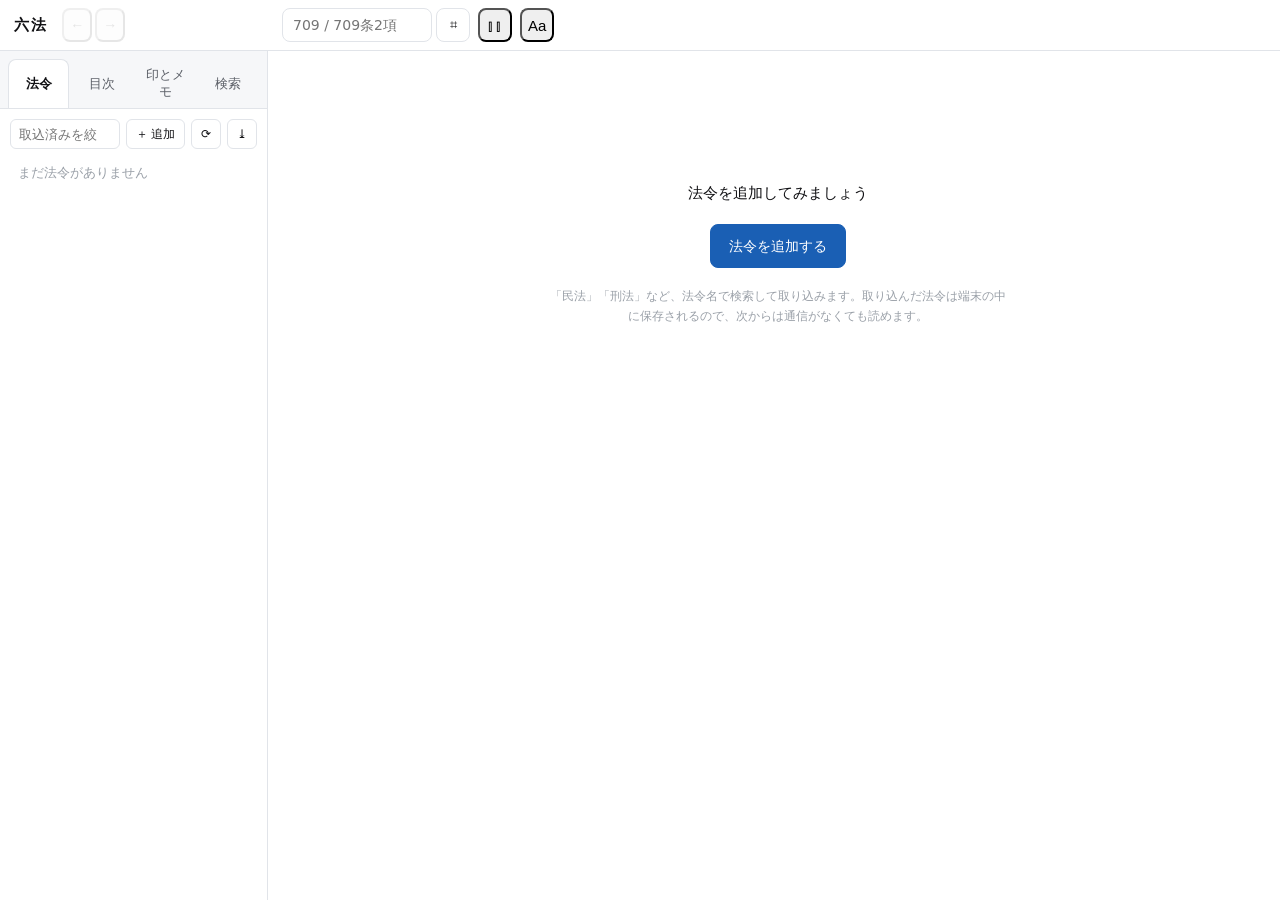
==== commit 169108d5: "v102: 規則パック103本を同梱し、追加の画面から取り込めるようにする 最高裁判所規則は e-Gov に1件も入っていない。裁判所のサイトに掲載PDFがあるだけで、 XMLは誰も配っていない。PD" ====
--- a/index.html
+++ b/index.html
@@ -200,9 +200,9 @@
       </div>
       <div class="content">
         <div class="empty">
-          <p>法令が取り込まれていません。</p>
+          <p class="empty-lead">法令を追加してみましょう</p>
           <p><button id="btn-add-law-2" class="primary">法令を追加する</button></p>
-          <p class="hint">e-Gov 法令API から取得します。取り込んだ法令は端末内に保存され、オフラインでも読めます。</p>
+          <p class="hint">「民法」「刑法」など、法令名で検索して取り込みます。取り込んだ法令は端末の中に保存されるので、次からは通信がなくても読めます。</p>
         </div>
       </div>
     </section>
@@ -307,6 +307,20 @@
       <div id="missing-list" class="add-results"></div>
     </div>
 
+    <p class="note-label" style="margin-top:16px">
+      規則パックから取り込む　<span id="pack-note" class="count"></span>
+    </p>
+    <p class="hint" style="margin:0 0 8px">
+      最高裁判所規則は e-Gov にありません。裁判所の掲載PDFからXMLに起こしたものを
+      この配布に同梱しています。取り込むときにハッシュを照合します。
+      出典・加工したこと・照合の範囲は、取り込んだあと本文の末尾に出ます。
+    </p>
+    <div class="row">
+      <button type="button" id="pack-open" class="mini">規則の一覧を出す…</button>
+      <input id="pack-filter" type="search" placeholder="規則名で絞り込む" autocomplete="off" hidden>
+    </div>
+    <div id="pack-results" class="add-results"></div>
+
     <p class="note-label" style="margin-top:16px">ファイルから取り込む</p>
     <p class="hint" style="margin:0 0 8px">
       e-Gov に無い法令（最高裁判所規則など）を、法令標準XMLのファイルから取り込みます。
@@ -359,6 +373,14 @@
       <button type="button" id="exp-backup" class="primary">バックアップを書き出す</button>
       <button type="button" id="exp-restore" class="mini">復元する…</button>
       <input id="restore-file" type="file" accept="application/json,.json" hidden>
+    </div>
+
+    <p class="note-label" style="margin-top:16px">このアプリについて</p>
+    <p class="hint" style="margin:0 0 8px">
+      法令の出典、このアプリが加工していること、読むときに気をつけることを書いています。
+    </p>
+    <div class="row">
+      <button type="button" id="btn-about" class="mini">このアプリについて…</button>
     </div>
 
     <menu class="dlg-actions"><button value="close">閉じる</button></menu>
@@ -440,6 +462,44 @@
   </form>
 </dialog>
 
+<dialog id="dlg-about">
+  <form method="dialog" class="dlg-form">
+    <h2>このアプリについて</h2>
+
+    <p class="hint" style="margin:0 0 14px">
+      個人が作った法令ビューアです。法令の本文を端末の中に保存して、
+      通信がなくても読めるようにしてあります。
+    </p>
+
+    <p class="note-label">出典</p>
+    <p class="hint" style="margin:0 0 14px">
+      法令の本文は e-Gov法令検索（デジタル庁）から取得しています。<br>
+      出典：e-Gov法令検索（デジタル庁）
+      <a href="https://laws.e-gov.go.jp/" target="_blank" rel="noopener">https://laws.e-gov.go.jp/</a><br>
+      e-Gov のコンテンツは公共データ利用規約（第1.0版）に基づいて利用しています。<br>
+      ファイルから取り込んだ法令には「取り込んだデータ」の帯が付きます。その出典は
+      取り込んだ人が把握してください。
+    </p>
+
+    <p class="note-label">加工していること</p>
+    <p class="hint" style="margin:0 0 14px">
+      表示のために条・項・号・別表を組み替えています。本文の文字は書き換えていません。
+      加工したのは 六法（個人制作） です。
+    </p>
+
+    <p class="note-label">気をつけること</p>
+    <p class="hint" style="margin:0 0 8px">
+      ・法令データが官報の掲載内容と異なる場合は、官報が優先します（e-Gov の注記）。<br>
+      ・表示されるのは、その法令をこの端末へ取り込んだ時点の版です。改正が出ていないかは
+      法令の一覧の ⟳ で確かめてください。<br>
+      ・このアプリは法的な助言をするものではありません。実務で使う場合は、官報または
+      公式の法令集で確認してください。
+    </p>
+
+    <menu class="dlg-actions"><button value="close">閉じる</button></menu>
+  </form>
+</dialog>
+
 <div id="tip" class="tip" hidden></div>
 <div id="toast" class="toast" hidden></div>
 
@@ -449,6 +509,7 @@
 <script src="find.js"></script>
 <script src="sync.js"></script>
 <script src="view.js"></script>
+<script src="pack.js"></script>
 <script src="version-migration.js"></script>
 <script src="version-migration-view.js"></script>
 <script src="boot.js"></script>
--- a/style.css
+++ b/style.css
@@ -816,6 +816,7 @@
 }
 
 .empty { max-width: 460px; margin: 12vh auto; text-align: center; color: var(--fg-dim); font-family: var(--font-ui); }
+.empty .empty-lead { font-size: 15px; color: var(--fg); }
 .empty .hint { font-size: 12px; color: var(--fg-faint); line-height: 1.7; margin-top: 18px; }
 .primary {
   border: 1px solid var(--accent); background: var(--accent); color: #fff;
@@ -1411,3 +1412,23 @@
   .add-results .r:hover,
   .find-results .r:hover { background: var(--bg-panel); border-color: var(--line); }
 }
+
+/*
+ * 法令の本文の末尾に出す出典。
+ *
+ * e-Gov の公共データ利用規約（第1.0版）は、コンテンツを利用するときに出典を、
+ * 編集・加工したときはその旨と主体を記載することを求めている。読む邪魔に
+ * ならない大きさにして、本文との間は広く空ける。
+ */
+.source-note {
+  margin: 48px 0 24px; padding-top: 14px;
+  border-top: 1px solid var(--line);
+  font-size: 11px; color: var(--fg-faint); line-height: 1.8;
+}
+.source-note a { color: inherit; }
+
+/* 出典行の中から「このアプリについて」へ。本文の字なのでリンクの見た目にする。 */
+.source-note .about-link {
+  border: 0; background: none; padding: 0; font: inherit; color: inherit;
+  text-decoration: underline; text-underline-offset: 2px; cursor: pointer;
+}
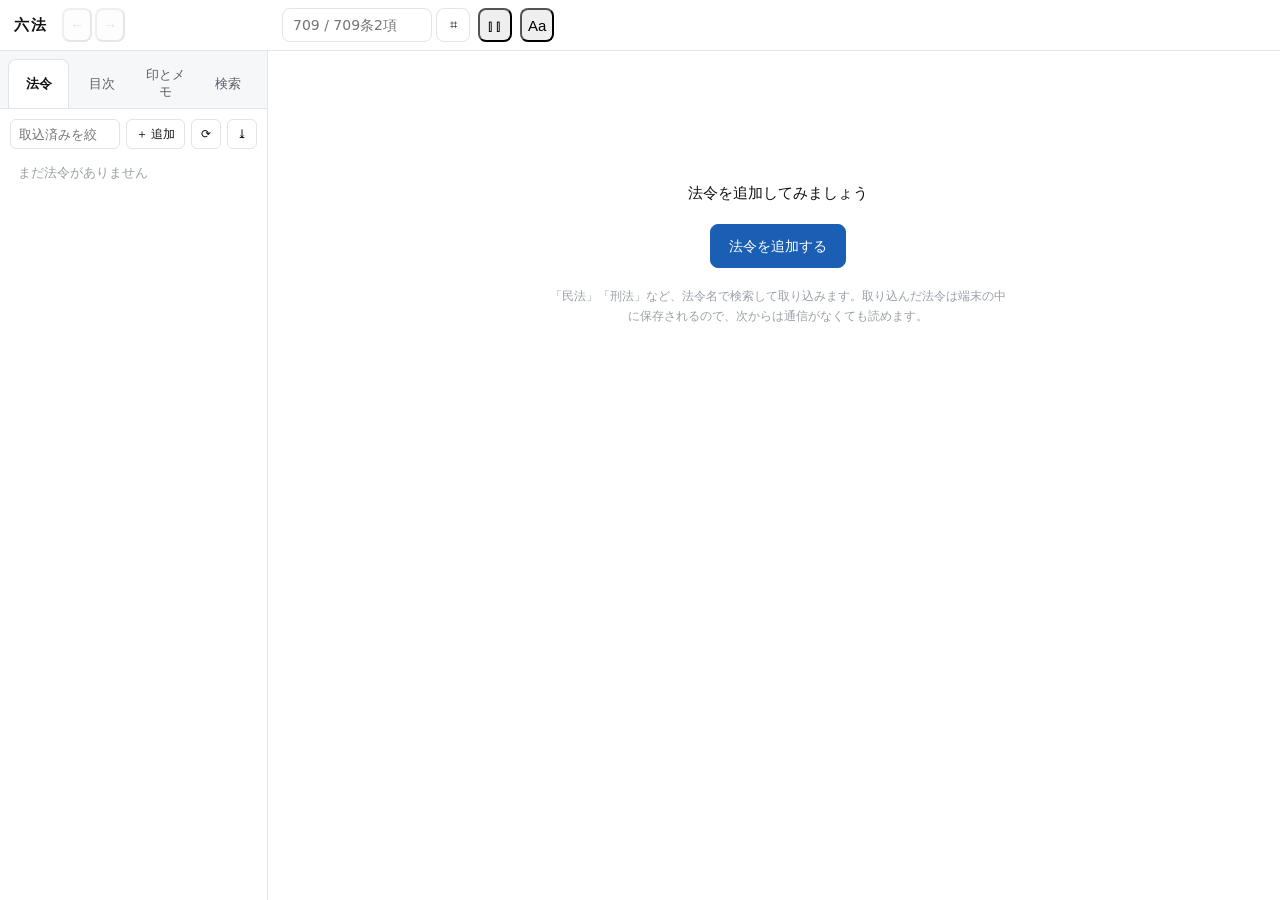
==== commit c569c876: "v122: 同期が誰でも使えるようになったことを書く 本番公開したので「試作中で作者の環境でのみ動きます」は嘘になった。 代わりに、同意画面にアプリ名もロゴも出ずドメインだけが出ることを書く （ブラン" ====
--- a/index.html
+++ b/index.html
@@ -2,6 +2,36 @@
 <html lang="ja">
 <head>
 <meta charset="UTF-8">
+<!--
+  何に繋いでよいかをブラウザに約束させる（Content-Security-Policy）。
+
+  いま穴が見つかっているわけではない。効くのは「万一どこかに穴があったとき」で、
+  esc() を1か所忘れた日に被害の大きさが変わる。盗んだものを外へ送る先が、
+  ここに書いた3つに限られる。
+
+  GitHub Pages はヘッダを設定できないので meta で入れる。frame-ancestors は
+  meta では効かない（ヘッダ専用）ので書いていない。
+
+  script-src 'self' だけで足りる。配布物が外から読むスクリプトは0件で、
+  index.html に素の <script> も onclick= 属性も無く、eval も使っていない。
+
+  style に 'unsafe-inline' が要るのは、index.html に style="…" が38か所あるため。
+  外すには全部をクラスに移す必要があるので、いまは許す。スタイルから情報は
+  漏れないので、ここを緩めても外へ送る経路は増えない。
+
+  connect-src の3つは、法令の取得（e-Gov）と同期（Google の Drive API）である。
+  accounts.google.com は location.href で画面ごと移るので connect-src には要らない。
+  'self' は規則パック（pack/）と Service Worker の取得に要る。
+-->
+<meta http-equiv="Content-Security-Policy" content="
+  default-src 'self';
+  script-src 'self';
+  style-src 'self' 'unsafe-inline';
+  img-src 'self';
+  connect-src 'self' https://laws.e-gov.go.jp https://www.googleapis.com;
+  base-uri 'self';
+  form-action 'self';
+  object-src 'none'">
 <meta name="viewport" content="width=device-width, initial-scale=1, viewport-fit=cover">
 <meta name="theme-color" content="#ffffff">
 <title>六法</title>
@@ -73,6 +103,13 @@
       <p class="note-label">行間　<span id="leading-val" class="val"></span></p>
       <input id="leading-range" type="range" min="14" max="26" step="1">
 
+      <!--
+        書き込み（前メモ・後メモ）の大きさ。本文とは別に持つ。
+        前は前メモだけが本文に連動し、後メモは固定だった。
+      -->
+      <p class="note-label">書き込みの大きさ　<span id="annot-val" class="val"></span></p>
+      <input id="annot-range" type="range" min="10" max="22" step="1">
+
       <p class="note-label">書き込みの色</p>
       <div class="font-picker" id="ink-picker">
         <button type="button" data-ink="#1558b8">青</button>
@@ -87,7 +124,7 @@
         <button type="button" data-paren="dim">薄く</button>
       </div>
 
-      <p class="note-label">タグで絞る</p>
+      <p class="note-label">表示を絞る</p>
       <div class="font-picker" id="filter-picker" style="grid-template-columns:1fr 1fr"></div>
 
       <p class="note-label">選んだ条文の枠</p>
@@ -160,7 +197,7 @@
         </div>
         <div class="find-target">
           <label><input type="checkbox" id="find-in-text" checked> 本文</label>
-          <label><input type="checkbox" id="find-in-notes" checked> メモ・タグ</label>
+          <label><input type="checkbox" id="find-in-notes" checked> メモ</label>
         </div>
         <div class="find-status" id="find-status"></div>
       </div>
@@ -178,8 +215,6 @@
                 style="margin-top:6px" hidden>元の法令へ移す</button>
       </div>
       <ul id="mark-list" class="mark-list"></ul>
-      <div class="sub-head">文字タグ</div>
-      <ul id="tag-list" class="mark-list"></ul>
     </div>
   </aside>
 
@@ -307,6 +342,25 @@
       <div id="missing-list" class="add-results"></div>
     </div>
 
+    <!--
+      他の端末が本文を入れ替えたとき。注釈だけが先に届くので、古い本文の
+      上では「別の条文に付いた注釈」が出る。気づけるようにする。
+    -->
+    <div id="stale-box" hidden>
+      <p class="note-label" style="margin-top:16px">
+        本文が他の端末と食い違う法令　<span id="stale-count" class="count"></span>
+      </p>
+      <p class="hint" style="margin:0 0 8px">
+        法令そのものは同期しないので、どれかの端末が本文を入れ替えると注釈だけが
+        先に届きます。<strong>そのままだと、注釈が別の条文に付いて見えることが
+        あります。</strong>合わせたい版を選ぶと、<strong>本文だけ</strong>を
+        取り直します（注釈には触りません）。
+        どちらが正しいかはアプリには決められません。入れ替えは取り消せるので、
+        施行日の新しい方が正しいとは限らないからです。
+      </p>
+      <div id="stale-list" class="add-results"></div>
+    </div>
+
     <p class="note-label" style="margin-top:16px">
       規則パックから取り込む　<span id="pack-note" class="count"></span>
     </p>
@@ -341,11 +395,31 @@
   <form method="dialog" class="dlg-form">
     <h2>書き出しと復元</h2>
 
-    <p class="note-label">端末どうしで同期</p>
+    <p class="note-label">ほかの端末と揃える</p>
+    <!--
+      同期は Google Cloud にこのアプリを登録して動かしている。2026-11-02 に
+      本番公開したので、**どのアカウントでも接続できる**（それまでは作者の
+      アカウントだけだった）。
+
+      代わりに言うことがある。**ブランド審査を通していないので、Google の
+      同意画面にアプリ名もロゴも出ず、ドメインだけが出る。** 何も書いて
+      いないと、押した人が偽のページだと思う。審査を通せば名前が出るが、
+      いまは通していないので、そう書いておく。
+
+      書き出しを代わりに使え、とは案内しない。それは「ほかの端末と揃える」
+      とは別の目的の道具で、同じ節に並べると「同期の代用品」として勧めること
+      になる。書き出しは下に節があるので、読めば分かる。
+    -->
+    <p class="hint callout" style="margin:0 0 8px">
+      <strong>同期（Google ドライブ経由）は、どのアカウントでも使えます。</strong>
+      ただし Google の同意画面には、アプリ名の代わりに
+      <strong>n3209.github.io</strong> と出ます（名前とロゴを出すには Google の
+      審査が要るため、まだ通していません）。
+    </p>
     <p class="hint" style="margin:0 0 8px">
-      タグ・メモ・マーク・並び順を、Google ドライブ経由でほかの端末と揃えます。
-      法令の本文は送りません（e-Gov から取り直せるため）。
-      置き場所はこのアプリ専用の隠し場所で、ドライブの画面には出ません。
+      揃えるのはメモ・マーク・並び順です。法令の本文は送りません
+      （e-Gov から取り直せるため）。置き場所はこのアプリ専用の隠し場所で、
+      ドライブの画面には出ません。
     </p>
     <div class="row">
       <button type="button" id="btn-sync" class="primary">同期する</button>
@@ -366,7 +440,7 @@
 
     <p class="note-label" style="margin-top:16px">バックアップ</p>
     <p class="hint" style="margin:0 0 8px">
-      取り込んだ全法令（無加工のXML）と、すべてのタグ・メモ・マークを1ファイルにまとめます。
+      取り込んだ全法令（無加工のXML）と、すべてのメモ・マークを1ファイルにまとめます。
       条文は e-Gov から取り直せますが、注釈は取り返せません。
     </p>
     <div class="row">
@@ -401,6 +475,7 @@
       改正法の名前を主役にしていたときは、刑法の版に「日本国の自衛隊と…協定の
       実施に関する法律」が並ぶので、別の法令が混ざっているようにしか見えなかった。
     -->
+    <div id="rev-swap" class="note-dup" hidden style="margin:0 0 10px"></div>
     <div class="rev-head">
       <span class="rv-date">施行日</span>
       <span class="rv-title">版（下段は改正した法律）</span>
@@ -428,10 +503,12 @@
       </p>
       <div class="sub-head">写し先を選ぶ</div>
       <div id="vmig-peers" class="vmig-peers"></div>
+      <div id="vmig-swap-undo-box" class="note-dup" hidden style="margin:12px 0 0"></div>
       <div id="vmig-undo-box" class="note-dup" hidden style="margin:12px 0 0"></div>
     </div>
 
     <div id="vmig-step2" hidden>
+      <div id="vmig-lead" hidden></div>
       <div id="vmig-sum" class="vmig-sum"></div>
       <div id="vmig-list" class="vmig-list"></div>
     </div>
@@ -483,8 +560,9 @@
 
     <p class="note-label">加工していること</p>
     <p class="hint" style="margin:0 0 14px">
-      表示のために条・項・号・別表を組み替えています。本文の文字は書き換えていません。
-      加工したのは 六法（個人制作） です。
+      条文の文字と並び順は、取り込んだXMLのままです。このアプリがしているのは
+      画面に出すための組み立てで、段落の分け方・項番号の体裁・括弧の見せ方・目次・
+      別表の表組みがそれに当たります。加工したのは 六法（個人制作） です。
     </p>
 
     <p class="note-label">気をつけること</p>
@@ -494,6 +572,16 @@
       法令の一覧の ⟳ で確かめてください。<br>
       ・このアプリは法的な助言をするものではありません。実務で使う場合は、官報または
       公式の法令集で確認してください。
+    </p>
+
+    <p class="note-label">集めていないもの</p>
+    <p class="hint" style="margin:0 0 14px">
+      利用者の登録はありません。アクセス解析も広告も入れていません。書いたメモは
+      端末の中だけにあり、同期機能を使ったときだけ、利用者自身の Google ドライブの
+      アプリ専用の隠し場所へ控えが置かれます（作者には見えません）。<br>
+      <a href="privacy.html" target="_blank" rel="noopener">プライバシーポリシー</a>
+      ／
+      <a href="terms.html" target="_blank" rel="noopener">利用規約</a>
     </p>
 
     <menu class="dlg-actions"><button value="close">閉じる</button></menu>
--- a/style.css
+++ b/style.css
@@ -94,8 +94,20 @@
   font-size: 16px; font-weight: 700;
   overflow: hidden; text-overflow: ellipsis; min-width: 0;
 }
-/* 施行日は落とさない。いつの版を読んでいるかは、読み違いに直結する。 */
-.topbar-law .tl-date { flex: none; font-size: 13px; color: var(--fg-dim); }
+/*
+ * 施行日は落とさない。いつの版を読んでいるかは、読み違いに直結する。
+ *
+ * ただし flex: none のままにはできない。**縮まない要素に長い文字が入ると、
+ * 縮む側（題名）を 0 まで潰してから右へ流れて見切れる。** 規則パックの
+ * 「反映」は100文字を超える文章で、実際に見切れた。
+ * 題名を先に縮めたいので shrink は 0 にしておき、入りきらないときは
+ * 省略記号で切る。切れた分は title と本文末尾が持っている。
+ */
+.topbar-law .tl-date {
+  flex: 0 0 auto; min-width: 0; max-width: 55%;
+  overflow: hidden; text-overflow: ellipsis;
+  font-size: 13px; color: var(--fg-dim);
+}
 
 /*
  * 改正の印。
@@ -783,6 +795,13 @@
 
 .law-header { padding: 12px 28px 9px; border-bottom: 1px solid var(--line); flex: none; }
 .law-title { font-family: var(--font-body); font-size: 19px; font-weight: 700; }
+/*
+ * 題名と上段の法令名は、どちらも版の一覧の取っ手である。
+ * 押せると分からなければ、入口が無いのと同じ。
+ */
+.law-title { cursor: pointer; width: fit-content; }
+.topbar-law { cursor: pointer; }
+.law-title:hover, .topbar-law:hover .tl-name { text-decoration: underline; }
 .law-meta { font-size: 12px; color: var(--fg-dim); margin-top: 3px; }
 
 /* いま画面に出ている編・章・節と条。スクロールに追従する。 */
@@ -971,7 +990,14 @@
  */
 .note-summary {
   display: block;                 /* 本文に割り込ませず、独立した行にする */
-  font-family: var(--font-ui); font-size: .82em; line-height: 1.6;
+  /*
+   * 大きさは --annot-size（表示設定のつまみ）で決める。
+   *
+   * 前は .82em で本文に連動していたが、後メモ（12.5px）とタグ（11px）は
+   * 固定だった。本文を大きくすると3つの釣り合いが崩れ、後メモだけ小さい
+   * まま残った。3つとも同じつまみに繋ぐ。
+   */
+  font-family: var(--font-ui); font-size: var(--annot-size, 13px); line-height: 1.6;
   color: var(--ink);
   border-left: 3px solid color-mix(in srgb, var(--ink) 30%, transparent);
   padding: 1px 0 1px 9px;
@@ -981,7 +1007,7 @@
 
 /* メモは条文の下にぶら下げる */
 .memo-inline {
-  font-family: var(--font-ui); font-size: 12.5px; line-height: 1.75;
+  font-family: var(--font-ui); font-size: var(--annot-size, 13px); line-height: 1.75;
   color: var(--ink); white-space: pre-wrap; word-break: break-word;
   border-left: 2px solid color-mix(in srgb, var(--ink) 30%, transparent);
   padding: 2px 0 2px 10px;
@@ -989,11 +1015,21 @@
 }
 .mk .memo-inline { border-left-color: var(--dot); }
 
-.inline-tags { font-family: var(--font-ui); font-size: 11px; margin-left: .5em; white-space: nowrap; }
-.inline-tags .t {
-  display: inline-block; color: var(--ink);
-  border: 1px solid color-mix(in srgb, var(--ink) 35%, transparent); border-radius: 4px;
-  padding: 0 5px; margin-right: 3px; vertical-align: .18em;
+/*
+ * 読み飛ばしてほしくない知らせ。
+ *
+ * 枠と地色を付けて、ただの説明文と見分けられるようにする。
+ *
+ * もとは「同期は試作中」を出すための枠だった（.prototype-note）。本番公開で
+ * その文は要らなくなったが、代わりに「同意画面にアプリ名が出ない」を置いた。
+ * **読み飛ばすと、押した人が偽のページだと思う。** 枠が要る理由は変わっていない。
+ */
+.callout {
+  border: 1px solid color-mix(in srgb, var(--fg) 18%, transparent);
+  border-left: 3px solid color-mix(in srgb, var(--fg) 45%, transparent);
+  background: color-mix(in srgb, var(--fg) 4%, transparent);
+  border-radius: 5px;
+  padding: 7px 9px;
 }
 
 mark.hit { background: #ffe97a; color: inherit; border-radius: 2px; padding: 0 1px; }
@@ -1147,10 +1183,8 @@
 
 /* 注釈の表示量。原文だけで通読したいときのため。 */
 [data-annot="marks"] .memo-inline,
-[data-annot="marks"] .inline-tags,
 [data-annot="marks"] .note-summary,
 [data-annot="none"] .memo-inline,
-[data-annot="none"] .inline-tags,
 [data-annot="none"] .note-summary { display: none; }
 
 [data-annot="none"] .mk::before { display: none; }
@@ -1218,35 +1252,18 @@
 }
 .palette .none { background: var(--bg-elev); color: var(--fg-faint); font-size: 16px; line-height: 1; }
 
-.note-tags { display: flex; flex-wrap: wrap; gap: 5px; margin-bottom: 8px; }
-
-/* 使ったことのあるタグ。押すと付く。 */
-.tag-known { display: flex; flex-wrap: wrap; gap: 5px; margin-top: 6px; }
-.tag-known-btn {
-  border: 1px dashed var(--line); background: none; color: var(--fg-dim);
-  border-radius: 999px; padding: 2px 9px; font: inherit; font-size: 11.5px; cursor: pointer;
-}
-.tag-known-btn:hover { border-style: solid; color: var(--accent); border-color: var(--accent); }
-.note-tags .chip {
-  display: inline-flex; align-items: center; gap: 5px;
-  background: var(--bg-elev); border: 1px solid var(--line);
-  border-radius: 6px; padding: 3px 8px; font-size: 12px;
-}
-.note-tags .chip button { border: none; background: none; cursor: pointer; color: var(--fg-faint); padding: 0; font-size: 13px; }
-.note-tags .chip button:hover { color: #c0392b; }
-
-#tag-input, #memo-input {
+#memo-input {
   width: 100%; border: 1px solid var(--line); border-radius: 8px;
   background: var(--bg-elev); color: var(--fg); font: inherit; padding: 8px 10px;
 }
-#summary-input, #tag-input { height: 32px; font-size: 13px; margin-bottom: 16px; }
+#summary-input { height: 32px; font-size: 13px; margin-bottom: 16px; }
 #summary-input {
   width: 100%; border: 1px solid var(--line); border-radius: 8px;
   background: var(--bg-elev); color: var(--fg); font: inherit; padding: 0 10px;
 }
 #summary-input:focus { outline: 2px solid var(--accent); outline-offset: -1px; }
 #memo-input { min-height: 104px; font-size: 13px; line-height: 1.7; resize: vertical; }
-#tag-input:focus, #memo-input:focus { outline: 2px solid var(--accent); outline-offset: -1px; }
+#memo-input:focus { outline: 2px solid var(--accent); outline-offset: -1px; }
 .saved-at { font-size: 11px; color: var(--fg-faint); margin-top: 8px; }
 .hint { font-size: 12px; color: var(--fg-faint); line-height: 1.7; }
 
@@ -1302,6 +1319,23 @@
   border-radius: 6px; padding: 5px 12px; cursor: pointer; font-size: 12px; white-space: nowrap;
 }
 .add-results .r button[disabled] { opacity: .5; cursor: default; }
+
+/*
+ * 取り込めなかった理由。
+ *
+ * .warn は .law-note の中にしか定義が無かったので、一覧の行では何も当たらず、
+ * 薄い字のまま出ていた。規則パックのハッシュが合わないのは黙って流してよい話
+ * ではないのに、失敗が失敗に見えていなかった（実ブラウザで気づいた）。
+ *
+ * 行の中に残すのは意図どおりである。知らせ（toast）は消えるし、どの行の話か
+ * 分からなくなる。だから、その場で赤く読めるようにする。
+ */
+.add-results .r .sub .warn {
+  display: block; margin-top: 4px;
+  color: #b3261e; font-weight: 700;
+  background: #fdecea; border: 1px solid #f5c2bd; border-radius: 5px;
+  padding: 4px 6px;
+}
 
 /* ---------------------------------------------------------------- toast */
 
@@ -1386,7 +1420,6 @@
   .dlg-form .row input,
   .sheet-pane .find input,
   #summary-input,
-  #tag-input,
   #memo-input {
     font-size: 16px;
   }
@@ -1432,3 +1465,43 @@
   border: 0; background: none; padding: 0; font: inherit; color: inherit;
   text-decoration: underline; text-underline-offset: 2px; cursor: pointer;
 }
+
+/* 版の食い違い。どの版に合わせるかを選ばせる並び */
+.stale-picks {
+  display: flex; flex-wrap: wrap; gap: 6px; margin-top: 6px;
+}
+.stale-picks button { white-space: nowrap; }
+
+/*
+ * 版移行の画面で、旧本文と新本文を並べる。
+ *
+ * 番号だけでは選べない。無関係な挿入条文が「同じ番号」として出ることが
+ * あるので、人が決める行には本文を開いて出す（機械が決めた行は折り畳む）。
+ */
+.vmig-cmp { display: grid; gap: 4px; margin: 5px 0 6px; }
+.vmig-body {
+  display: grid; grid-template-columns: auto 1fr; gap: 6px;
+  font-size: 12px; line-height: 1.55;
+  padding: 5px 7px; border-radius: 4px;
+  background: var(--bg-panel);
+}
+.vmig-body.new { background: var(--bg-hover); }
+.vmig-body-t {
+  white-space: nowrap; font-weight: 600;
+  color: var(--fg-dim);
+}
+.vmig-body-x { word-break: break-word; }
+/* 長い本文は3行で折る。押すと伸びる（title に出している） */
+.vmig-body.clip .vmig-body-x {
+  display: -webkit-box; -webkit-line-clamp: 3; -webkit-box-orient: vertical;
+  overflow: hidden; cursor: pointer;
+}
+.vmig-see details > summary {
+  font-size: 12px; cursor: pointer; padding: 2px 0;
+  color: var(--fg-faint);
+}
+/* 人が決める行は、目に留まるようにする */
+.vmig-row.k-changed, .vmig-row.k-ambiguous, .vmig-row.k-gone, .vmig-row.k-unknown {
+  border-left: 3px solid var(--mk-orange-b);
+  padding-left: 7px;
+}
